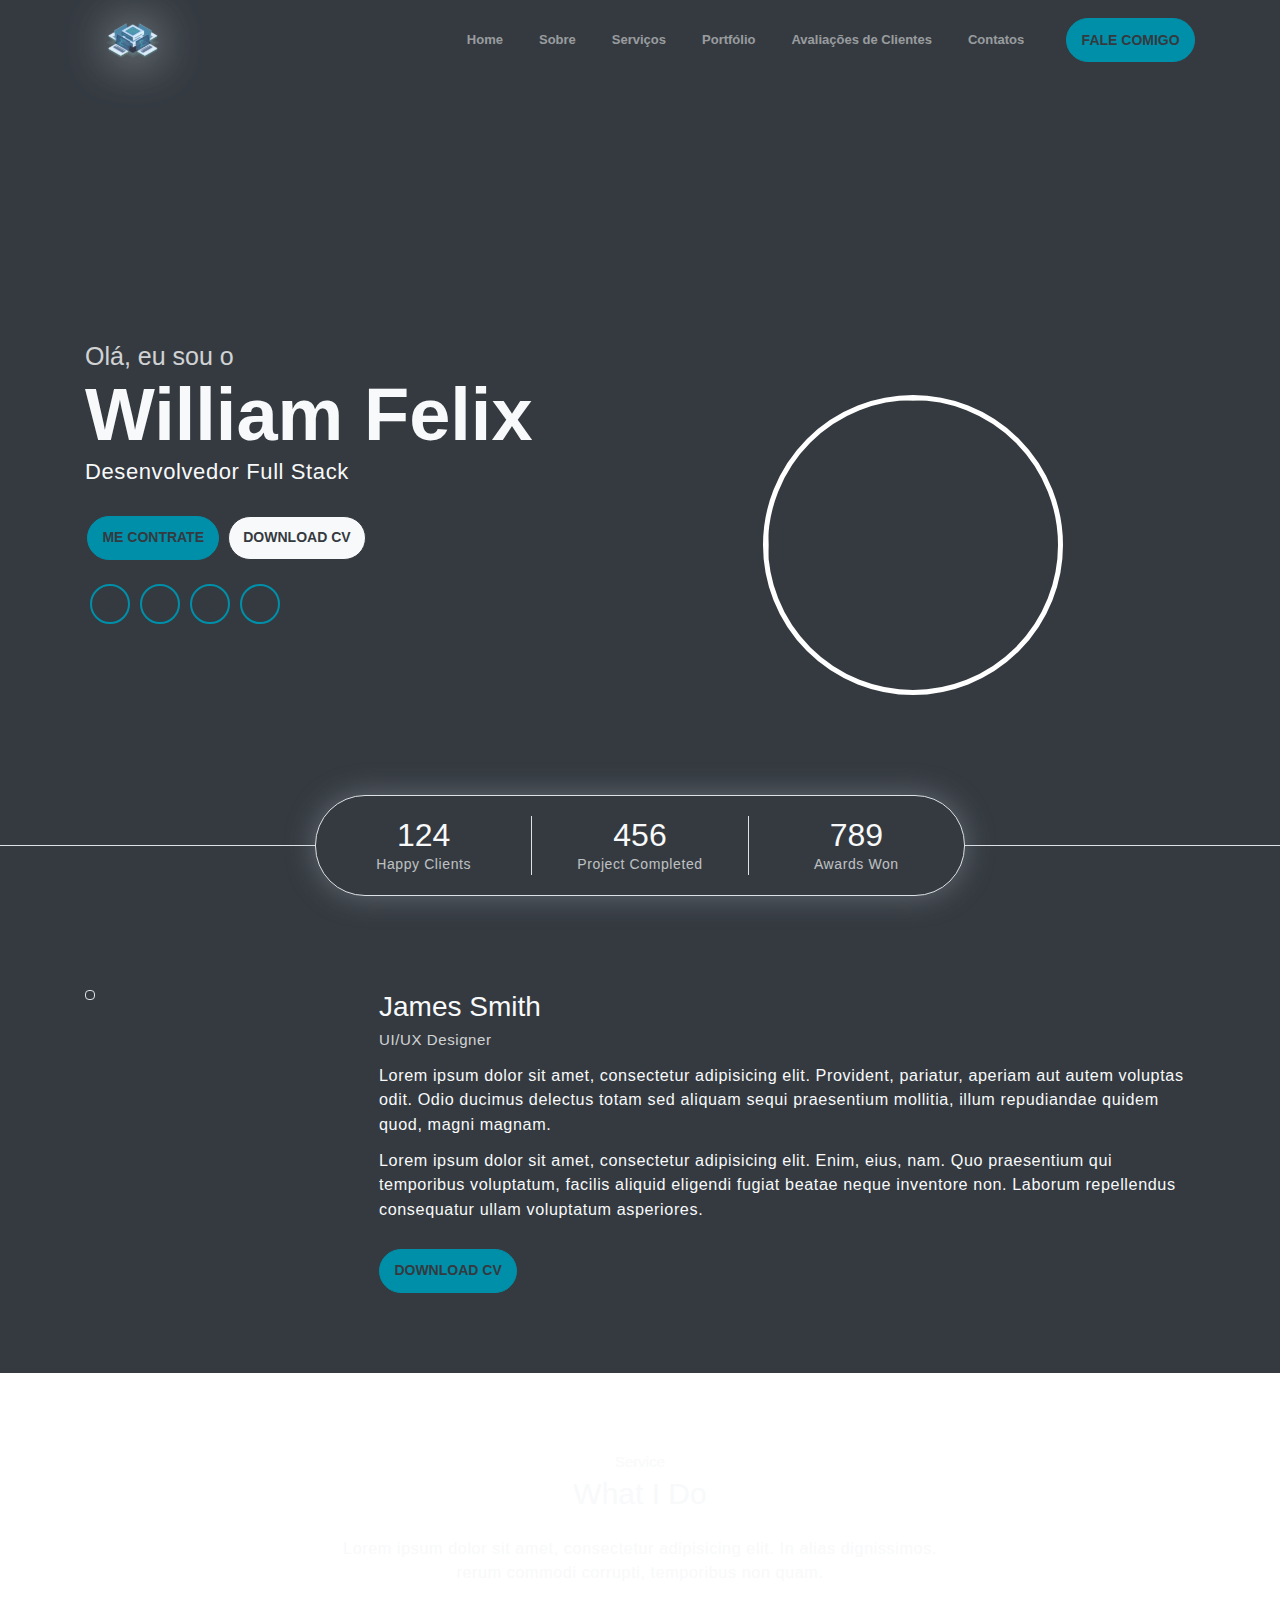
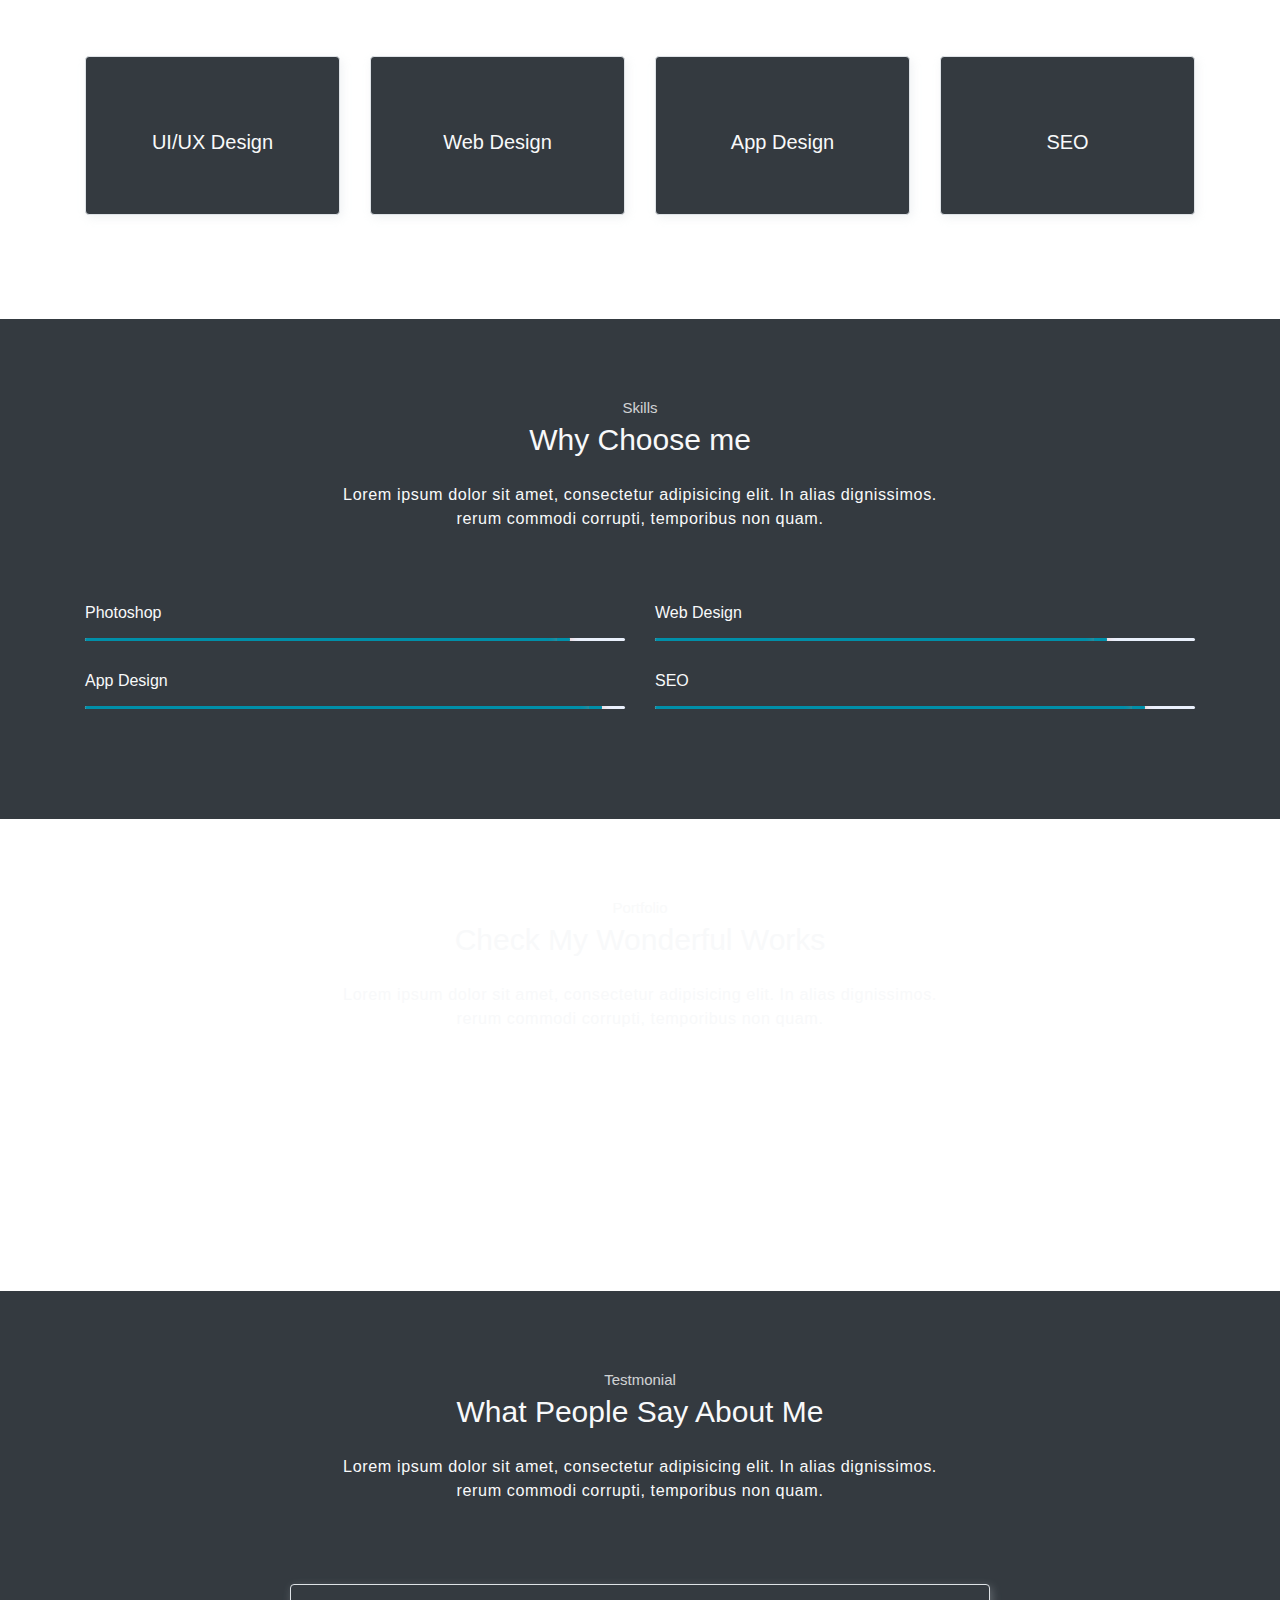
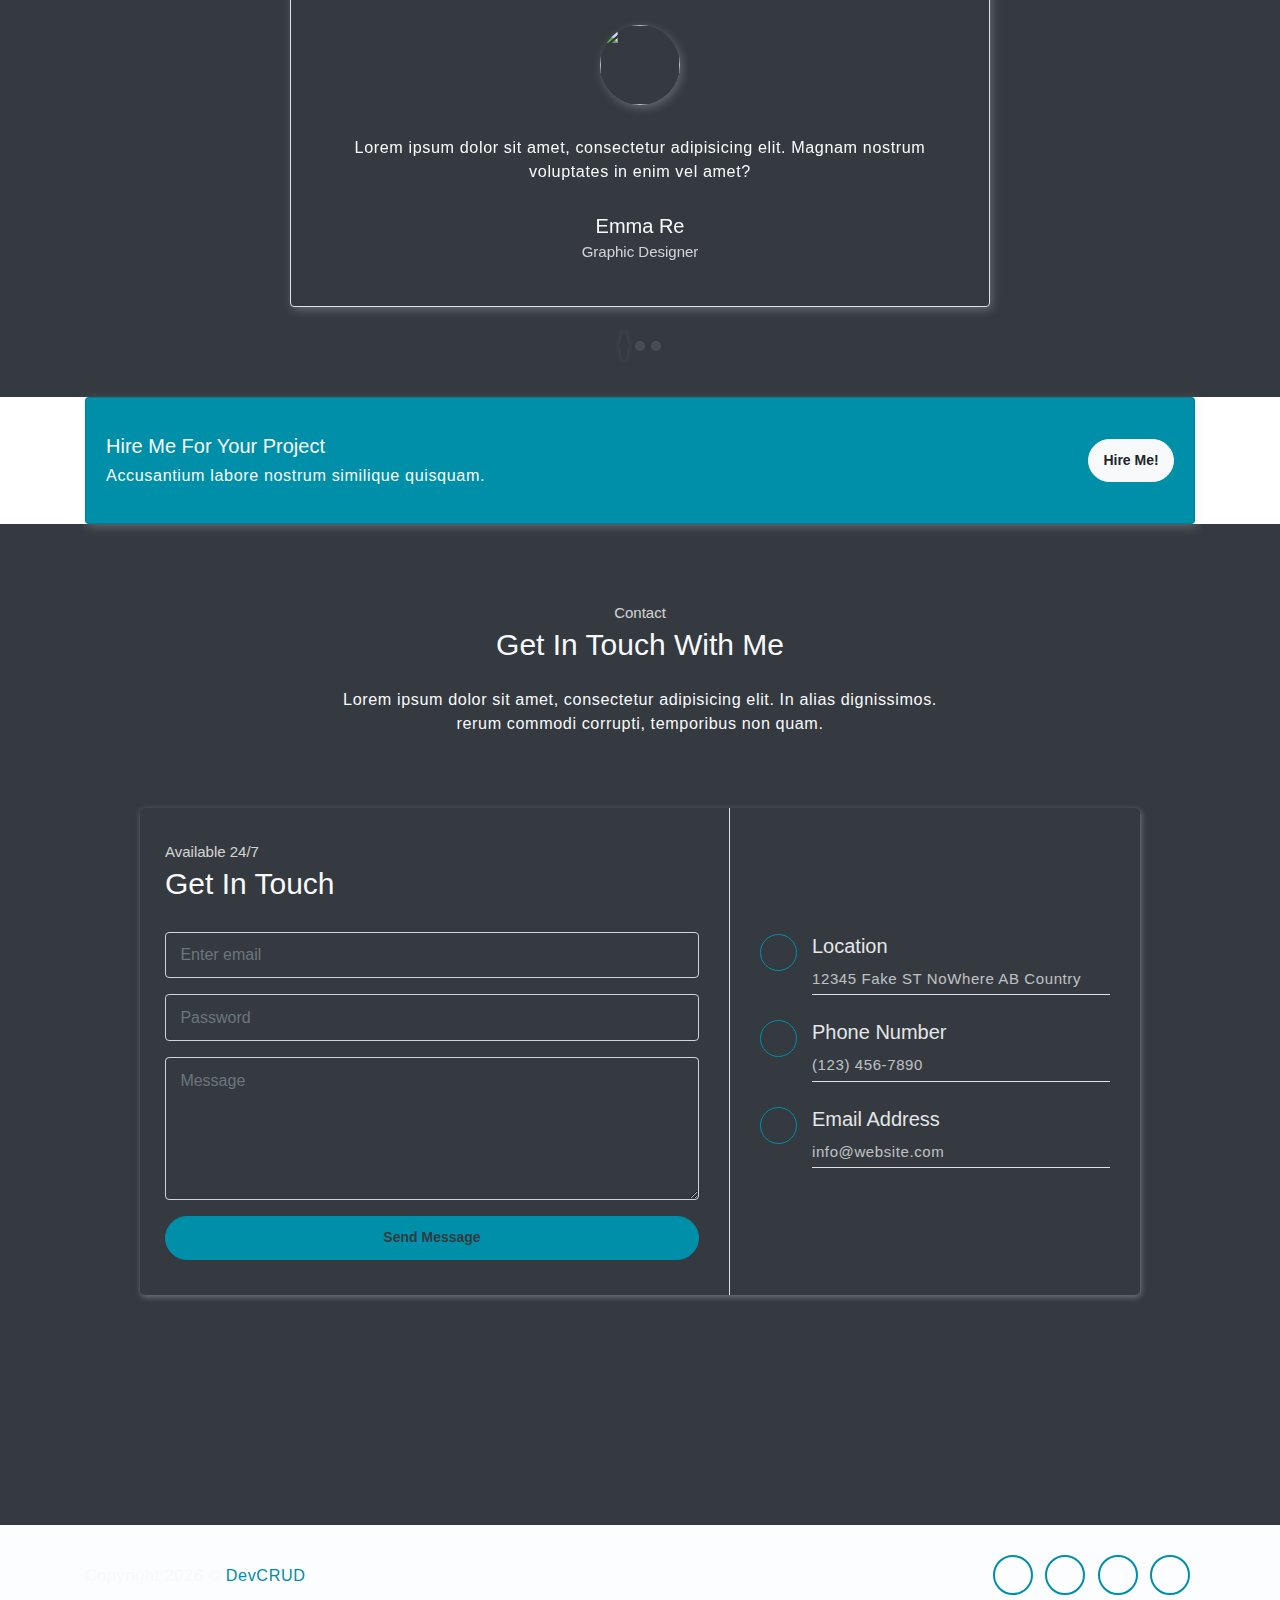
==== index.html @ 813318b1 "Finished navigation bar" ====
<!DOCTYPE html>
<html lang="pt-br">
<head>
	<meta charset="utf-8">
    <meta name="viewport" content="width=device-width, initial-scale=1, shrink-to-fit=no">
    <meta name="description" content="Portifolio do William Felix">
    <meta name="author" content="William Felix">
    <title>William Felix | Portifolio</title>
    <!-- font icons -->
    <link rel="stylesheet" href="assets/vendors/themify-icons/css/themify-icons.css">
    <!-- Bootstrap + Steller main styles -->
	<link rel="stylesheet" href="assets/css/steller.css">
</head>
<body data-spy="scroll" data-target=".navbar" data-offset="40" id="home">

    <!-- Page navigation -->
    <nav class="navbar navbar-expand-lg navbar-light fixed-top" data-spy="affix" data-offset-top="0">
        <div class="container">
            <a class="navbar-brand" href="#"><img src="assets/imgs/developers.svg" alt=""></a>
            <button class="navbar-toggler" type="button" data-toggle="collapse" data-target="#navbarSupportedContent" aria-controls="navbarSupportedContent" aria-expanded="false" aria-label="Toggle navigation">
                <span class="navbar-toggler-icon"></span>
            </button>

            <div class="collapse navbar-collapse" id="navbarSupportedContent">
                <ul class="navbar-nav ml-auto align-items-center">
                    <li class="nav-item">
                        <a class="nav-link" href="#home">Home</a>
                    </li>
                    <li class="nav-item">
                        <a class="nav-link" href="#about">Sobre</a>
                    </li>
                    <li class="nav-item">
                        <a class="nav-link" href="#service">Serviços</a>
                    </li>                   
                    <li class="nav-item">
                        <a class="nav-link" href="#portfolio">Portfólio</a>
                    </li>
                    <li class="nav-item">
                        <a class="nav-link" href="#testmonial">Avaliações de Clientes</a>
                    </li>
                    <li class="nav-item">
                        <a class="nav-link" href="#contact">Contatos</a>
                    </li>
                    <li class="nav-item">
                        <a class="- btn btn-primary rounded ml-4" href="#">FALE COMIGO</a>
                    </li>
                </ul>
            </div>
        </div>          
    </nav>
    <!-- End of page navibation -->

    <!-- Page Header -->
    <header class="header" id="home">
        <div class="container">
            <div class="infos">
                <h6 class="subtitle">Olá, eu sou o</h6>
                <h6 class="title">William Felix</h6>
                <p>Desenvolvedor Full Stack</p>

                <div class="buttons pt-3">
                    <button class="btn btn-primary rounded">ME CONTRATE</button>
                    <button class="btn btn-dark rounded">DOWNLOAD CV</button>
                </div>      

                <div class="socials mt-4">
                    <a class="social-item" href="javascript:void(0)"><i class="ti-facebook"></i></a>
                    <a class="social-item" href="javascript:void(0)"><i class="ti-google"></i></a>
                    <a class="social-item" href="javascript:void(0)"><i class="ti-github"></i></a>
                    <a class="social-item" href="javascript:void(0)"><i class="ti-twitter"></i></a>
                </div>
            </div>              
            <div class="img-holder">
                <img src="assets/imgs/eu.png" alt="">
            </div>      
        </div>  

        <!-- Header-widget -->
        <div class="widget">
            <div class="widget-item">
                <h2>124</h2>
                <p>Happy Clients</p>
            </div>
            <div class="widget-item">
                <h2>456</h2>
                <p>Project Completed</p>
            </div>
            <div class="widget-item">
                <h2>789</h2>
                <p>Awards Won</p>
            </div>
        </div>
    </header>
    <!-- End of Page Header -->
    
    <!-- About section -->
    <section id="about" class="section mt-3">
        <div class="container mt-5">
            <div class="row text-center text-md-left">
                <div class="col-md-3">
                    <img src="assets/imgs/eu-2.jpeg" alt="" class="img-thumbnail mb-4">
                </div>
                <div class="pl-md-4 col-md-9">
                    <h6 class="title">James Smith</h6>
                    <p class="subtitle">UI/UX Designer</p>
                    <p>Lorem ipsum dolor sit amet, consectetur adipisicing elit. Provident, pariatur, aperiam aut autem voluptas odit. Odio ducimus delectus totam sed aliquam sequi praesentium mollitia, illum repudiandae quidem quod, magni magnam.</p>
                    <p>Lorem ipsum dolor sit amet, consectetur adipisicing elit. Enim, eius, nam. Quo praesentium qui temporibus voluptatum, facilis aliquid eligendi fugiat beatae neque inventore non. Laborum repellendus consequatur ullam voluptatum asperiores.</p>
                    <button class="btn btn-primary rounded mt-3">DOWNLOAD CV</button>                   
                </div>
            </div>
        </div>
    </section>

    <!-- Service section -->
    <section id="service" class="section">
        <div class="container text-center">
            <h6 class="subtitle">Service</h6>
            <h6 class="section-title mb-4">What I Do</h6>
            <p class="mb-5 pb-4">Lorem ipsum dolor sit amet, consectetur adipisicing elit. In alias dignissimos. <br> rerum commodi corrupti, temporibus non quam.</p>

            <div class="row">
                <div class="col-sm-6 col-md-3 mb-4">
                    <div class="custom-card card border">
                        <div class="card-body">
                            <i class="icon ti-crown"></i>
                            <h5>UI/UX Design</h5>
                        </div>
                    </div>
                </div>
                <div class="col-sm-6 col-md-3 mb-4">
                    <div class="custom-card card border">
                        <div class="card-body">
                            <i class="icon ti-desktop"></i>
                            <h5>Web Design</h5>
                        </div>
                    </div>
                </div>
                <div class="col-sm-6 col-md-3 mb-4">
                    <div class="custom-card card border">
                        <div class="card-body">
                            <i class="icon ti-mobile"></i>
                            <h5>App Design</h5>
                        </div>
                    </div>
                </div>
                <div class="col-sm-6 col-md-3 mb-4">
                    <div class="custom-card card border">
                        <div class="card-body">
                            <i class="icon ti-bar-chart"></i>
                            <h5>SEO</h5>
                        </div>
                    </div>
                </div>
            </div>
        </div>
    </section>
    <!-- End of Sectoin -->

    <!-- Skills section -->
    <section class="section">
        <div class="container text-center">
            <h6 class="subtitle">Skills</h6>
            <h6 class="section-title mb-4">Why Choose me</h6>
            <p class="mb-5 pb-4">Lorem ipsum dolor sit amet, consectetur adipisicing elit. In alias dignissimos. <br> rerum commodi corrupti, temporibus non quam.</p>

            <div class="row text-left">
                <div class="col-sm-6">
                    <h6 class="mb-3">Photoshop</h6>
                    <div class="progress">
                        <div class="progress-bar bg-primary" role="progressbar" style="width: 89%;" aria-valuenow="25" aria-valuemin="0" aria-valuemax="100"><span>89%</span></div>
                    </div>
                </div>
                <div class="col-sm-6">
                    <h6 class="mb-3">Web Design</h6>
                    <div class="progress">
                        <div class="progress-bar bg-primary" role="progressbar" style="width: 83%;" aria-valuenow="25" aria-valuemin="0" aria-valuemax="100"><span>83%</span></div>
                    </div>
                </div>
                <div class="col-sm-6">
                    <h6 class="mb-3">App Design</h6>
                    <div class="progress">
                        <div class="progress-bar bg-primary" role="progressbar" style="width: 95%;" aria-valuenow="25" aria-valuemin="0" aria-valuemax="100"><span>95%</span></div>
                    </div>
                </div>
                <div class="col-sm-6">
                    <h6 class="mb-3">SEO</h6>
                    <div class="progress">
                        <div class="progress-bar bg-primary" role="progressbar" style="width: 90%;" aria-valuenow="25" aria-valuemin="0" aria-valuemax="100"><span>90%</span></div>
                    </div>
                </div>
            </div>  
        </div>
    </section>
    <!-- End of Skills sections -->

    <!-- Portfolio section -->
    <section id="portfolio" class="section">
        <div class="container text-center">
            <h6 class="subtitle">Portfolio</h6>
            <h6 class="section-title mb-4">Check My Wonderful Works</h6>
            <p class="mb-5 pb-4">Lorem ipsum dolor sit amet, consectetur adipisicing elit. In alias dignissimos. <br> rerum commodi corrupti, temporibus non quam.</p>

            <div class="row">
                <div class="col-sm-4">
                    <div class="img-wrapper">
                        <img src="assets/imgs/folio-1.jpg" alt="">
                        <div class="overlay">
                            <div class="overlay-infos">
                                <h5>Project Title</h5>
                                <a href="javascript:void(0)"><i class="ti-zoom-in"></i></a>
                                <a href="javascript:void(0)"><i class="ti-link"></i></a>
                            </div>  
                        </div>
                    </div>
                    <div class="img-wrapper">
                        <img src="assets/imgs/folio-2.jpg" alt="">
                        <div class="overlay">
                            <div class="overlay-infos">
                                <h5>Project Title</h5>
                                <a href="javascript:void(0)"><i class="ti-zoom-in"></i></a>
                                <a href="javascript:void(0)"><i class="ti-link"></i></a>
                            </div>                              
                        </div>
                    </div>                  
                </div>
                <div class="col-sm-4">
                    <div class="img-wrapper">
                        <img src="assets/imgs/folio-3.jpg" alt="">
                        <div class="overlay">
                            <div class="overlay-infos">
                                <h5>Project Title</h5>
                                <a href="javascript:void(0)"><i class="ti-zoom-in"></i></a>
                                <a href="javascript:void(0)"><i class="ti-link"></i></a>
                            </div>  
                        </div>
                    </div>
                    <div class="img-wrapper">
                        <img src="assets/imgs/folio-4.jpg" alt="">
                        <div class="overlay">
                            <div class="overlay-infos">
                                <h5>Project Title</h5>
                                <a href="javascript:void(0)"><i class="ti-zoom-in"></i></a>
                                <a href="javascript:void(0)"><i class="ti-link"></i></a>
                            </div>                              
                        </div>
                    </div>                  
                </div>
                <div class="col-sm-4">
                    <div class="img-wrapper">
                        <img src="assets/imgs/folio-5.jpg" alt="">
                        <div class="overlay">
                            <div class="overlay-infos">
                                <h5>Project Title</h5>
                                <a href="javascript:void(0)"><i class="ti-zoom-in"></i></a>
                                <a href="javascript:void(0)"><i class="ti-link"></i></a>
                            </div>  
                        </div>
                    </div>
                    <div class="img-wrapper">
                        <img src="assets/imgs/folio-6.jpg" alt="">
                        <div class="overlay">
                            <div class="overlay-infos">
                                <h5>Project Title</h5>
                                <a href="javascript:void(0)"><i class="ti-zoom-in"></i></a>
                                <a href="javascript:void(0)"><i class="ti-link"></i></a>
                            </div>                              
                        </div>
                    </div>                  
                </div>
            </div>

        </div>
    </section>
    <!-- End of portfolio section -->

    <!-- Testmonial Section -->
    <section id="testmonial" class="section">
        <div class="container text-center">
            <h6 class="subtitle">Testmonial</h6>
            <h6 class="section-title mb-4">What People Say About Me</h6>
            <p class="mb-5 pb-4">Lorem ipsum dolor sit amet, consectetur adipisicing elit. In alias dignissimos. <br> rerum commodi corrupti, temporibus non quam.</p>


            <div id="carouselExampleIndicators" class="carousel slide" data-ride="carousel">
                <ol class="carousel-indicators">
                    <li data-target="#carouselExampleIndicators" data-slide-to="0" class="active"></li>
                    <li data-target="#carouselExampleIndicators" data-slide-to="1"></li>
                    <li data-target="#carouselExampleIndicators" data-slide-to="2"></li>
                </ol>
                <div class="carousel-inner">
                    <div class="carousel-item active">
                        <div class="card testmonial-card border">
                            <div class="card-body">
                                <img src="assets/imgs/avatar-1.jpg" alt="">
                                <p>Lorem ipsum dolor sit amet, consectetur adipisicing elit. Magnam nostrum voluptates in enim vel amet?</p>
                                <h1 class="title">Emma Re</h1>
                                <h1 class="subtitle">Graphic Designer</h1>
                            </div>
                        </div>
                    </div>
                    <div class="carousel-item">
                        <div class="card testmonial-card border">
                            <div class="card-body">
                                <img src="assets/imgs/avatar-2.jpg" alt="">
                                <p>Lorem ipsum dolor sit amet, consectetur adipisicing elit. Magnam nostrum voluptates in enim vel amet?</p>
                                <h1 class="title">James Bert</h1>
                                <h1 class="subtitle">Web Designer</h1>
                            </div>
                        </div>
                    </div>
                    <div class="carousel-item">
                        <div class="card testmonial-card border">
                            <div class="card-body">
                                <img src="assets/imgs/avatar-3.jpg" alt="">
                                <p>Lorem ipsum dolor sit amet, consectetur adipisicing elit. Magnam nostrum voluptates in enim vel amet?</p>
                                <h1 class="title">Michael Abra</h1>
                                <h1 class="subtitle">Web Developer</h1>
                            </div>
                        </div>
                    </div>
                </div>
            </div>
        </div>
    </section>
    <!-- End of testmonial section --> 

    <!-- Hire me section -->
    <section class="bg-gray p-0 section">
        <div class="container">
            <div class="card bg-primary">
                <div class="card-body text-light">
                    <div class="row align-items-center">
                        <div class="col-sm-9 text-center text-sm-left">
                            <h5 class="mt-3">Hire Me For Your Project</h5>
                            <p class="mb-3">Accusantium labore nostrum similique quisquam.</p>
                        </div>
                        <div class="col-sm-3 text-center text-sm-right">
                            <button class="btn btn-light rounded">Hire Me!</button>
                        </div>
                    </div>
                </div> 
            </div>
        </div>
    </section>      
    <!-- End od Hire me section. -->

    <!-- Contact Section -->
    <section id="contact" class="position-relative section">
        <div class="container text-center">
            <h6 class="subtitle">Contact</h6>
            <h6 class="section-title mb-4">Get In Touch With Me</h6>
            <p class="mb-5 pb-4">Lorem ipsum dolor sit amet, consectetur adipisicing elit. In alias dignissimos. <br> rerum commodi corrupti, temporibus non quam.</p>

            <div class="contact text-left">
                <div class="form">
                    <h6 class="subtitle">Available 24/7</h6>
                    <h6 class="section-title mb-4">Get In Touch</h6>
                    <form>
                        <div class="form-group">
                            <input type="email" class="form-control" id="exampleInputEmail1" aria-describedby="emailHelp" placeholder="Enter email" required>
                        </div>
                        <div class="form-group">
                            <input type="password" class="form-control" id="exampleInputPassword1" placeholder="Password" required>
                        </div>
                        <div class="form-group">
                            <textarea name="contact-message" id="" cols="30" rows="5" class="form-control" placeholder="Message"></textarea>
                        </div>
                        <button type="submit" class="btn btn-primary btn-block rounded w-lg">Send Message</button>
                    </form>
                </div>
                <div class="contact-infos">
                    <div class="item">
                        <i class="ti-location-pin"></i>
                        <div class="">
                            <h5>Location</h5>
                            <p> 12345 Fake ST NoWhere AB Country</p>
                        </div>                          
                    </div>
                    <div class="item">
                        <i class="ti-mobile"></i>
                        <div>
                            <h5>Phone Number</h5>
                            <p>(123) 456-7890</p>
                        </div>                          
                    </div>
                    <div class="item">
                        <i class="ti-email"></i>
                        <div class="mb-0">
                            <h5>Email Address</h5>
                            <p>info@website.com</p>
                        </div>
                    </div>
                </div>                  
            </div>
        </div>  
        <div id="map">
            <iframe src="https://snazzymaps.com/embed/61257"></iframe>
        </div>      
    </section>
    <!-- End of Contact Section -->

    <!-- Page Footer -->
    <footer class="page-footer">
        <div class="container">
            <div class="row align-items-center">
                <div class="col-sm-6">
                    <p>Copyright <script>document.write(new Date().getFullYear())</script> &copy; <a href="http://www.devcrud.com" target="_blank">DevCRUD</a></p>
                </div>
                <div class="col-sm-6">
                    <div class="socials">
                        <a class="social-item" href="javascript:void(0)"><i class="ti-facebook"></i></a>
                        <a class="social-item" href="javascript:void(0)"><i class="ti-google"></i></a>
                        <a class="social-item" href="javascript:void(0)"><i class="ti-github"></i></a>
                        <a class="social-item" href="javascript:void(0)"><i class="ti-twitter"></i></a>
                    </div>
                </div>
            </div>
        </div>
    </footer> 
    <!-- End of page footer -->
	
	<!-- core  -->
    <script src="assets/vendors/jquery/jquery-3.4.1.js"></script>
    <script src="assets/vendors/bootstrap/bootstrap.bundle.js"></script>
    <!-- bootstrap 3 affix -->
	<script src="assets/vendors/bootstrap/bootstrap.affix.js"></script>

    <!-- steller js -->
    <script src="assets/js/steller.js"></script>

</body>
</html>
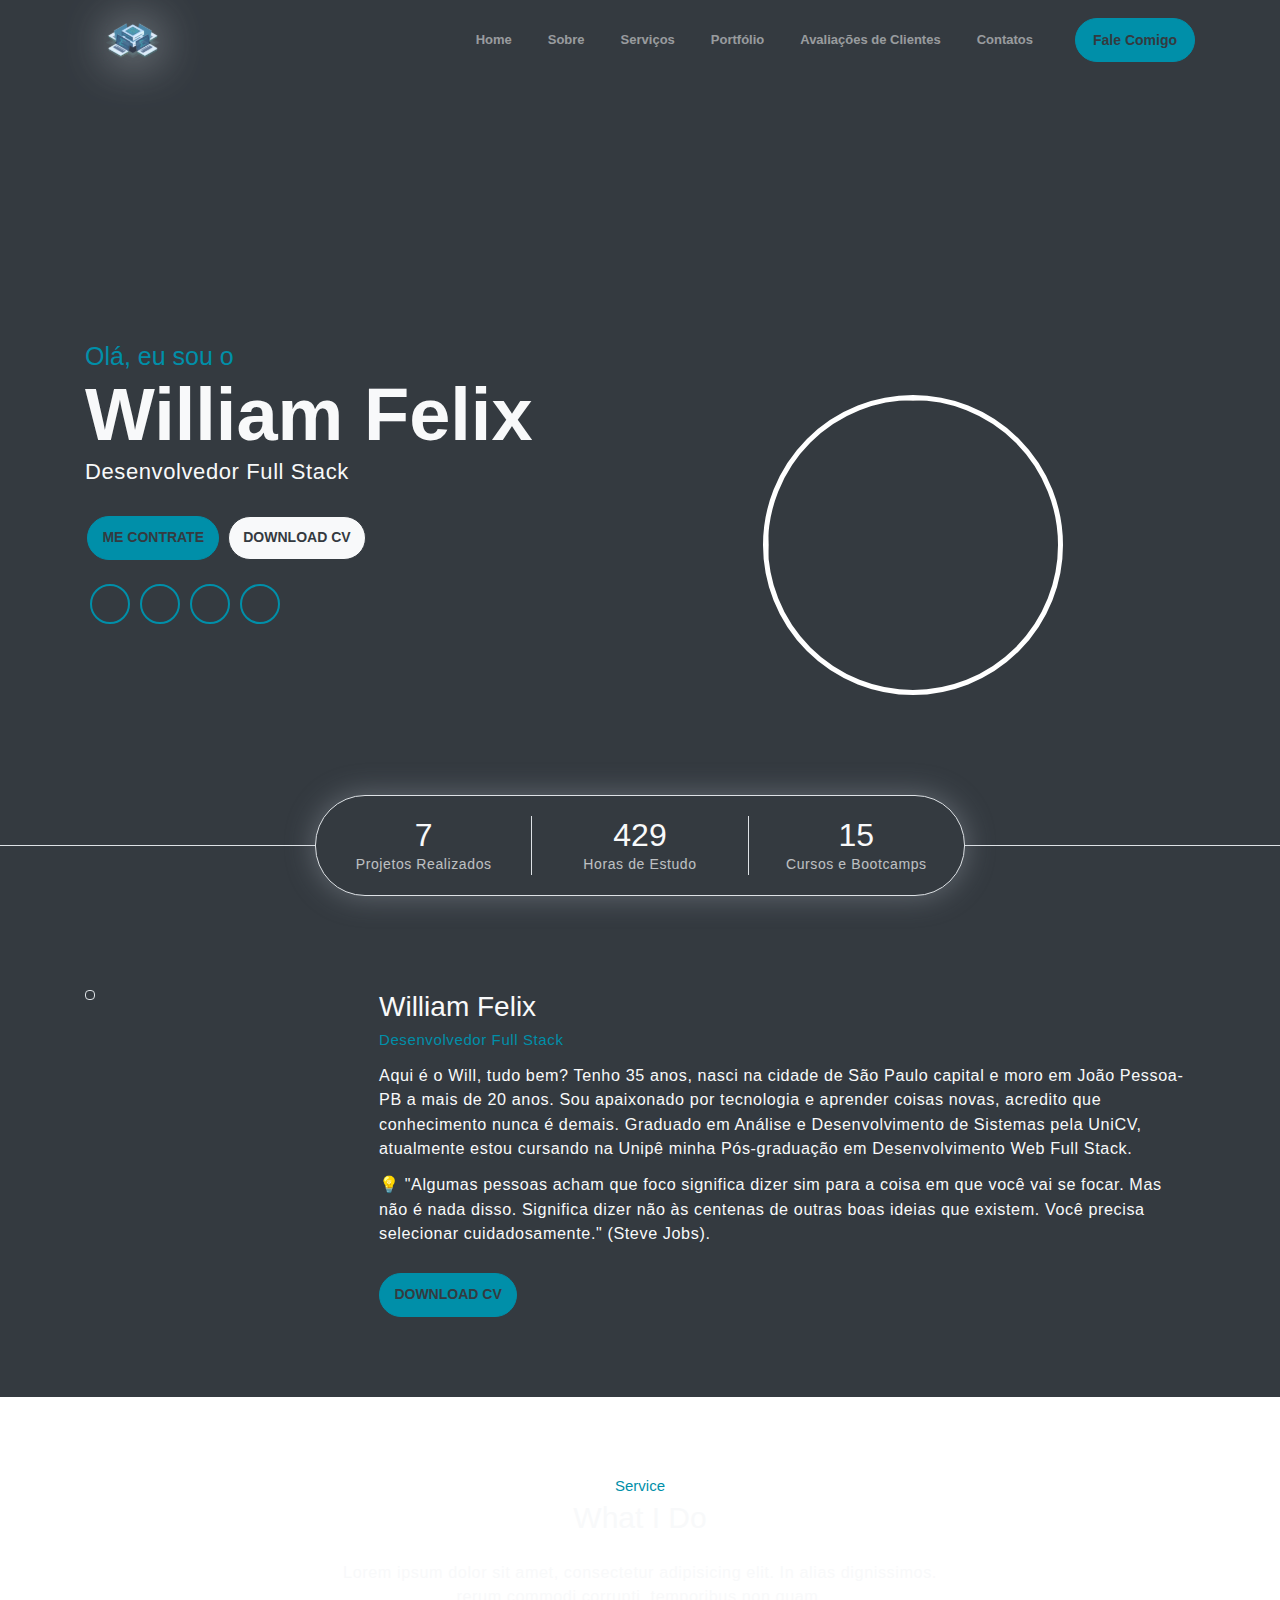
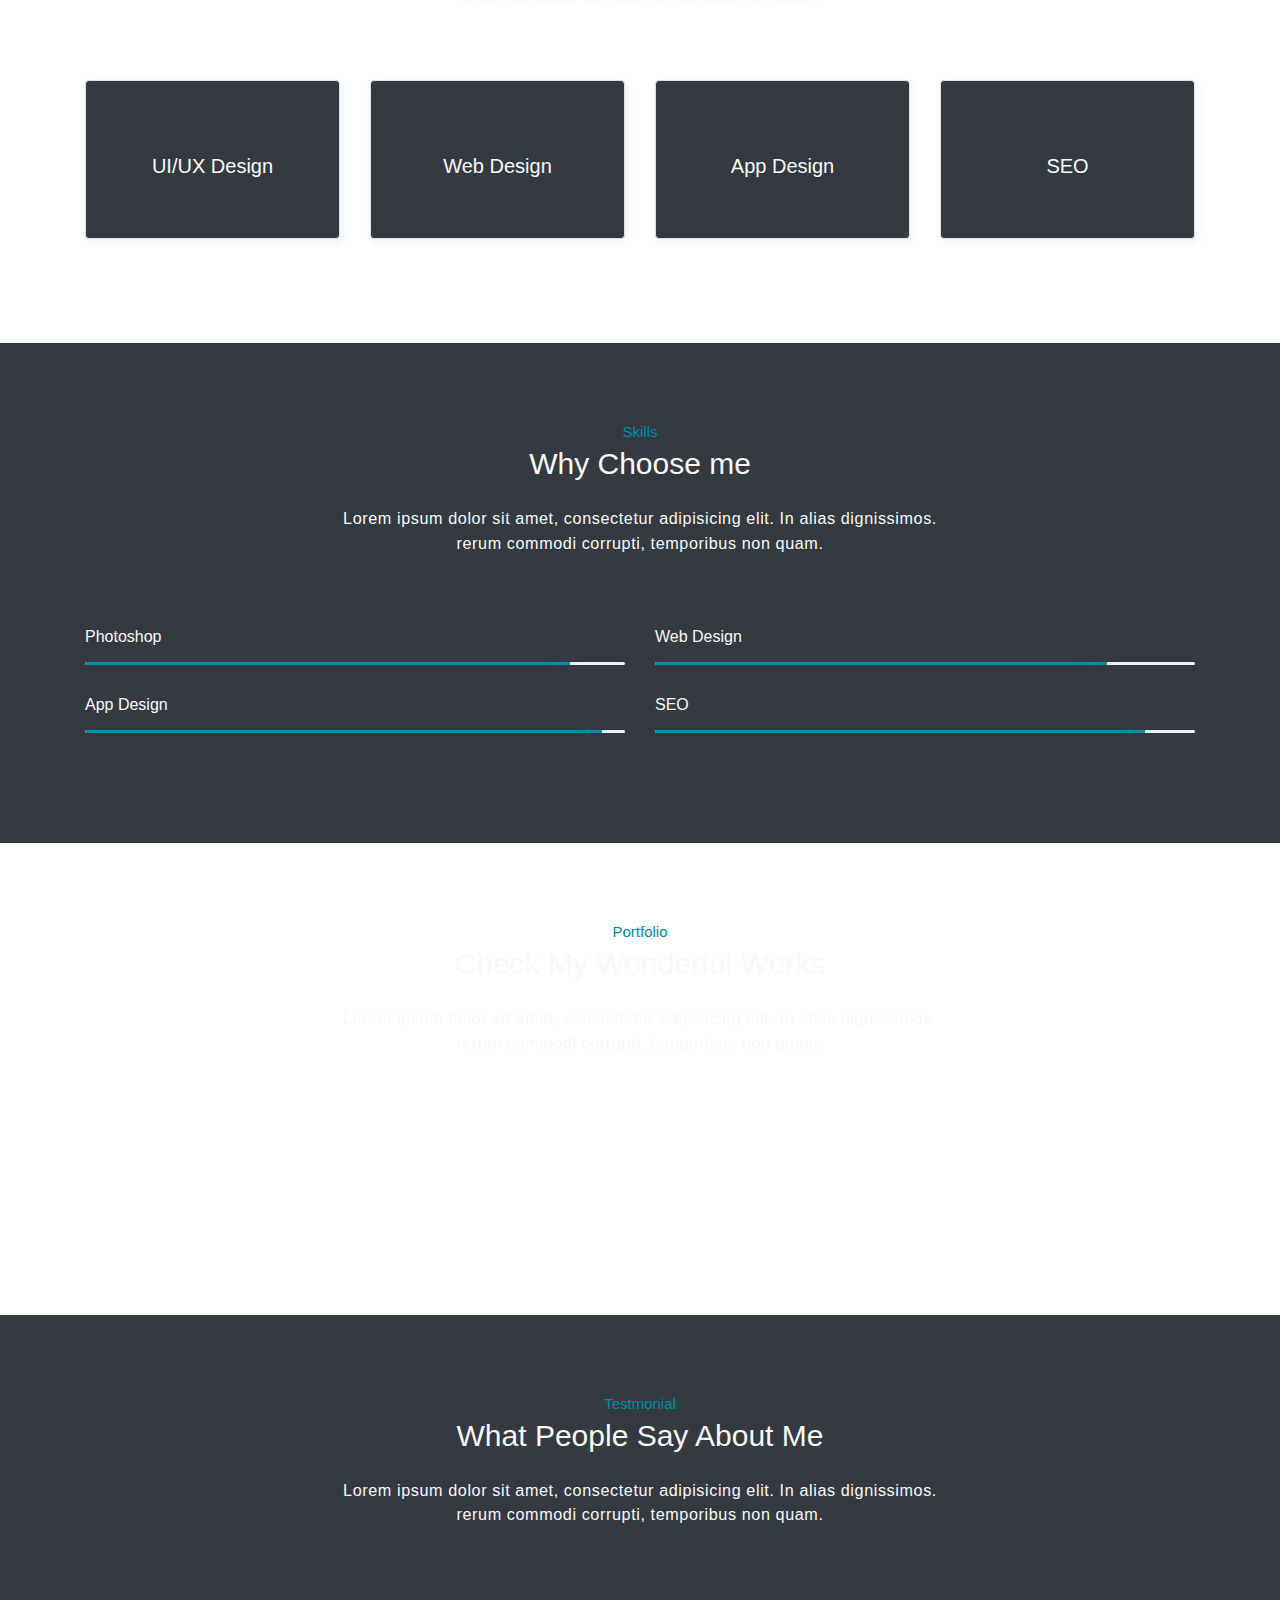
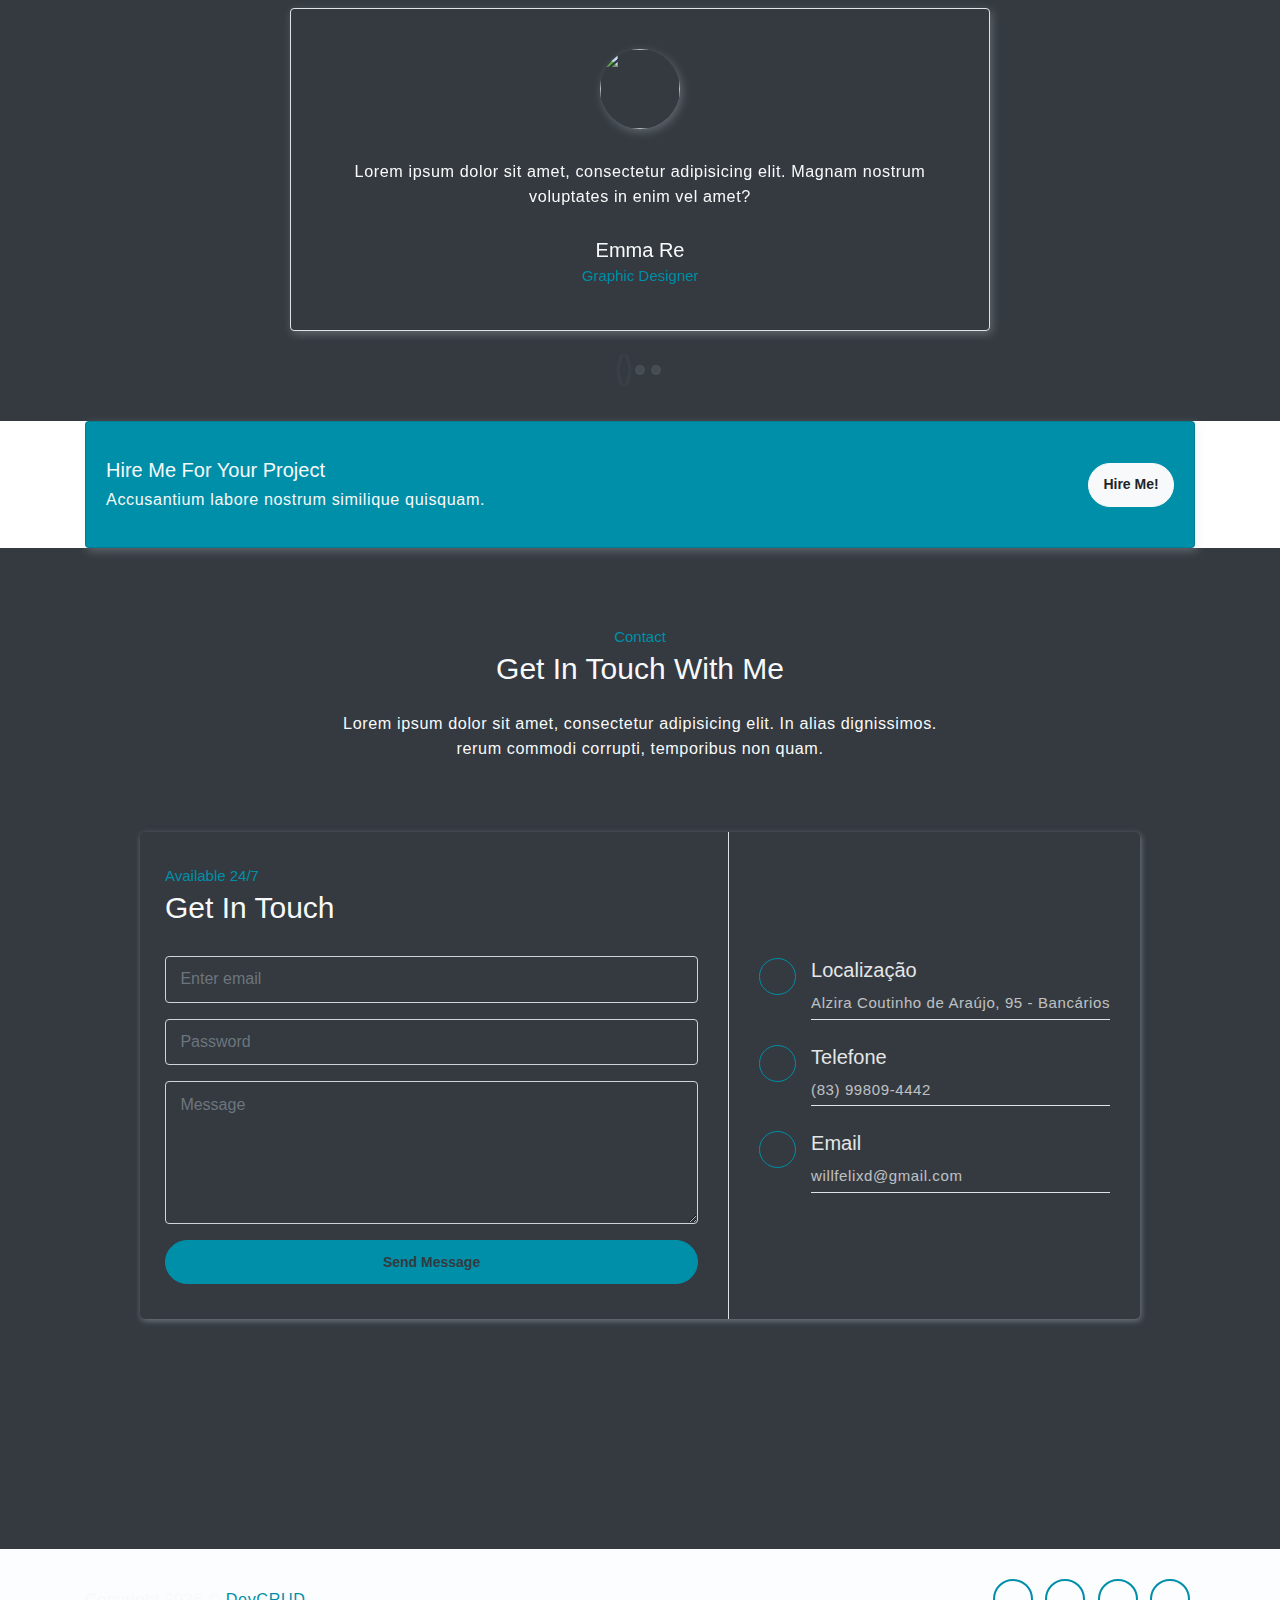
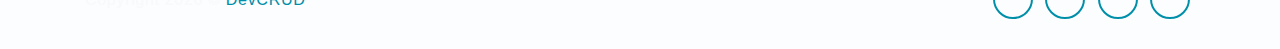
==== commit 59dd82ff: "General adjustments to texts and contacts" ====
--- a/index.html
+++ b/index.html
@@ -42,7 +42,7 @@
                         <a class="nav-link" href="#contact">Contatos</a>
                     </li>
                     <li class="nav-item">
-                        <a class="- btn btn-primary rounded ml-4" href="#">FALE COMIGO</a>
+                        <a class="- btn btn-primary rounded ml-4" href="https://wa.me/5583998094442?text=Oi%2C+peguei+seu+contato+no+site+de+portf%C3%B3lio.+Pode+me+ajudar%3F" target="_blank">Fale Comigo</a>
                     </li>
                 </ul>
             </div>
@@ -59,15 +59,15 @@
                 <p>Desenvolvedor Full Stack</p>
 
                 <div class="buttons pt-3">
-                    <button class="btn btn-primary rounded">ME CONTRATE</button>
-                    <button class="btn btn-dark rounded">DOWNLOAD CV</button>
+                    <a class="btn btn-primary rounded" href="https://wa.me/5583998094442?text=Oi%2C+peguei+seu+contato+no+site+de+portf%C3%B3lio.+Pode+me+ajudar%3F" target="_blank">ME CONTRATE</a>
+                    <a class="btn btn-dark rounded" href="assets/Currículo - William Felix.pdf" target="_blank">DOWNLOAD CV</a>
                 </div>      
 
                 <div class="socials mt-4">
-                    <a class="social-item" href="javascript:void(0)"><i class="ti-facebook"></i></a>
-                    <a class="social-item" href="javascript:void(0)"><i class="ti-google"></i></a>
-                    <a class="social-item" href="javascript:void(0)"><i class="ti-github"></i></a>
-                    <a class="social-item" href="javascript:void(0)"><i class="ti-twitter"></i></a>
+                    <a class="social-item" href="https://www.facebook.com/profile.php?id=100007890798673" target="_blank"><i class="ti-facebook"></i></a>
+                    <a class="social-item" href="https://linkedin.com/in/william-felix-souza" target="_blank"><i class="ti-google"></i></a>
+                    <a class="social-item" href="https://github.com/willfelixd" target="_blank"><i class="ti-github"></i></a>
+                    <a class="social-item" href="https://www.instagram.com/willfelixd/" target="_blank"><i class="ti-twitter"></i></a>
                 </div>
             </div>              
             <div class="img-holder">
@@ -78,16 +78,16 @@
         <!-- Header-widget -->
         <div class="widget">
             <div class="widget-item">
-                <h2>124</h2>
-                <p>Happy Clients</p>
+                <h2>7</h2>
+                <p>Projetos Realizados</p>
             </div>
             <div class="widget-item">
-                <h2>456</h2>
-                <p>Project Completed</p>
+                <h2>429</h2>
+                <p>Horas de Estudo</p>
             </div>
             <div class="widget-item">
-                <h2>789</h2>
-                <p>Awards Won</p>
+                <h2>15</h2>
+                <p>Cursos e Bootcamps</p>
             </div>
         </div>
     </header>
@@ -101,11 +101,11 @@
                     <img src="assets/imgs/eu-2.jpeg" alt="" class="img-thumbnail mb-4">
                 </div>
                 <div class="pl-md-4 col-md-9">
-                    <h6 class="title">James Smith</h6>
-                    <p class="subtitle">UI/UX Designer</p>
-                    <p>Lorem ipsum dolor sit amet, consectetur adipisicing elit. Provident, pariatur, aperiam aut autem voluptas odit. Odio ducimus delectus totam sed aliquam sequi praesentium mollitia, illum repudiandae quidem quod, magni magnam.</p>
-                    <p>Lorem ipsum dolor sit amet, consectetur adipisicing elit. Enim, eius, nam. Quo praesentium qui temporibus voluptatum, facilis aliquid eligendi fugiat beatae neque inventore non. Laborum repellendus consequatur ullam voluptatum asperiores.</p>
-                    <button class="btn btn-primary rounded mt-3">DOWNLOAD CV</button>                   
+                    <h6 class="title">William Felix</h6>
+                    <p class="subtitle">Desenvolvedor Full Stack</p>
+                    <p>Aqui é o Will, tudo bem? Tenho 35 anos, nasci na cidade de São Paulo capital e moro em João Pessoa-PB a mais de 20 anos. Sou apaixonado por tecnologia e aprender coisas novas, acredito que conhecimento nunca é demais. Graduado em Análise e Desenvolvimento de Sistemas pela UniCV, atualmente estou cursando na Unipê minha Pós-graduação em Desenvolvimento Web Full Stack.</p>
+                    <p>💡 "Algumas pessoas acham que foco significa dizer sim para a coisa em que você vai se focar. Mas não é nada disso. Significa dizer não às centenas de outras boas ideias que existem. Você precisa selecionar cuidadosamente." (Steve Jobs).</p>
+                    <a class="btn btn-primary rounded mt-3" href="assets/Currículo - William Felix.pdf" target="_blank">DOWNLOAD CV</a>                   
                 </div>
             </div>
         </div>
@@ -372,22 +372,22 @@
                     <div class="item">
                         <i class="ti-location-pin"></i>
                         <div class="">
-                            <h5>Location</h5>
-                            <p> 12345 Fake ST NoWhere AB Country</p>
+                            <h5>Localização</h5>
+                            <p> Alzira Coutinho de Araújo, 95 - Bancários</p>
                         </div>                          
                     </div>
                     <div class="item">
                         <i class="ti-mobile"></i>
                         <div>
-                            <h5>Phone Number</h5>
-                            <p>(123) 456-7890</p>
+                            <h5>Telefone</h5>
+                            <p>(83) 99809-4442</p>
                         </div>                          
                     </div>
                     <div class="item">
                         <i class="ti-email"></i>
                         <div class="mb-0">
-                            <h5>Email Address</h5>
-                            <p>info@website.com</p>
+                            <h5>Email</h5>
+                            <p>willfelixd@gmail.com</p>
                         </div>
                     </div>
                 </div>                  
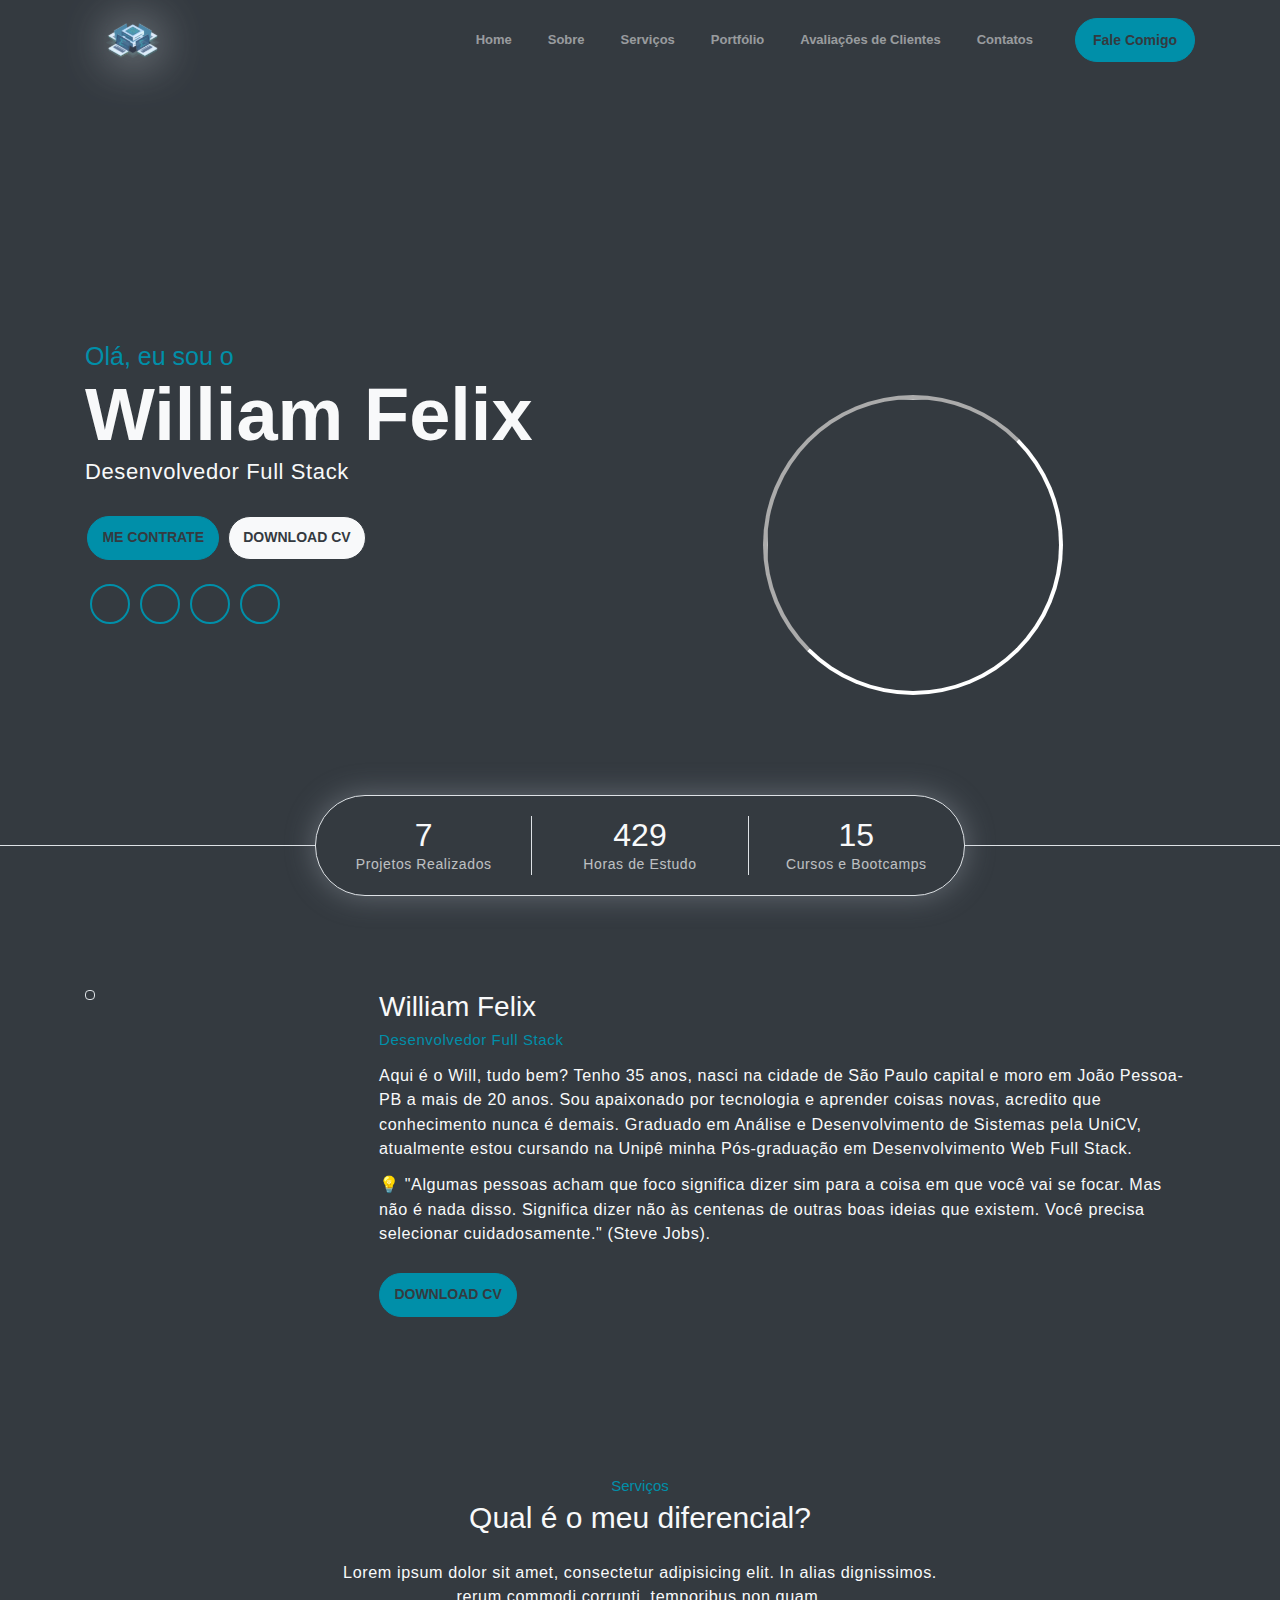
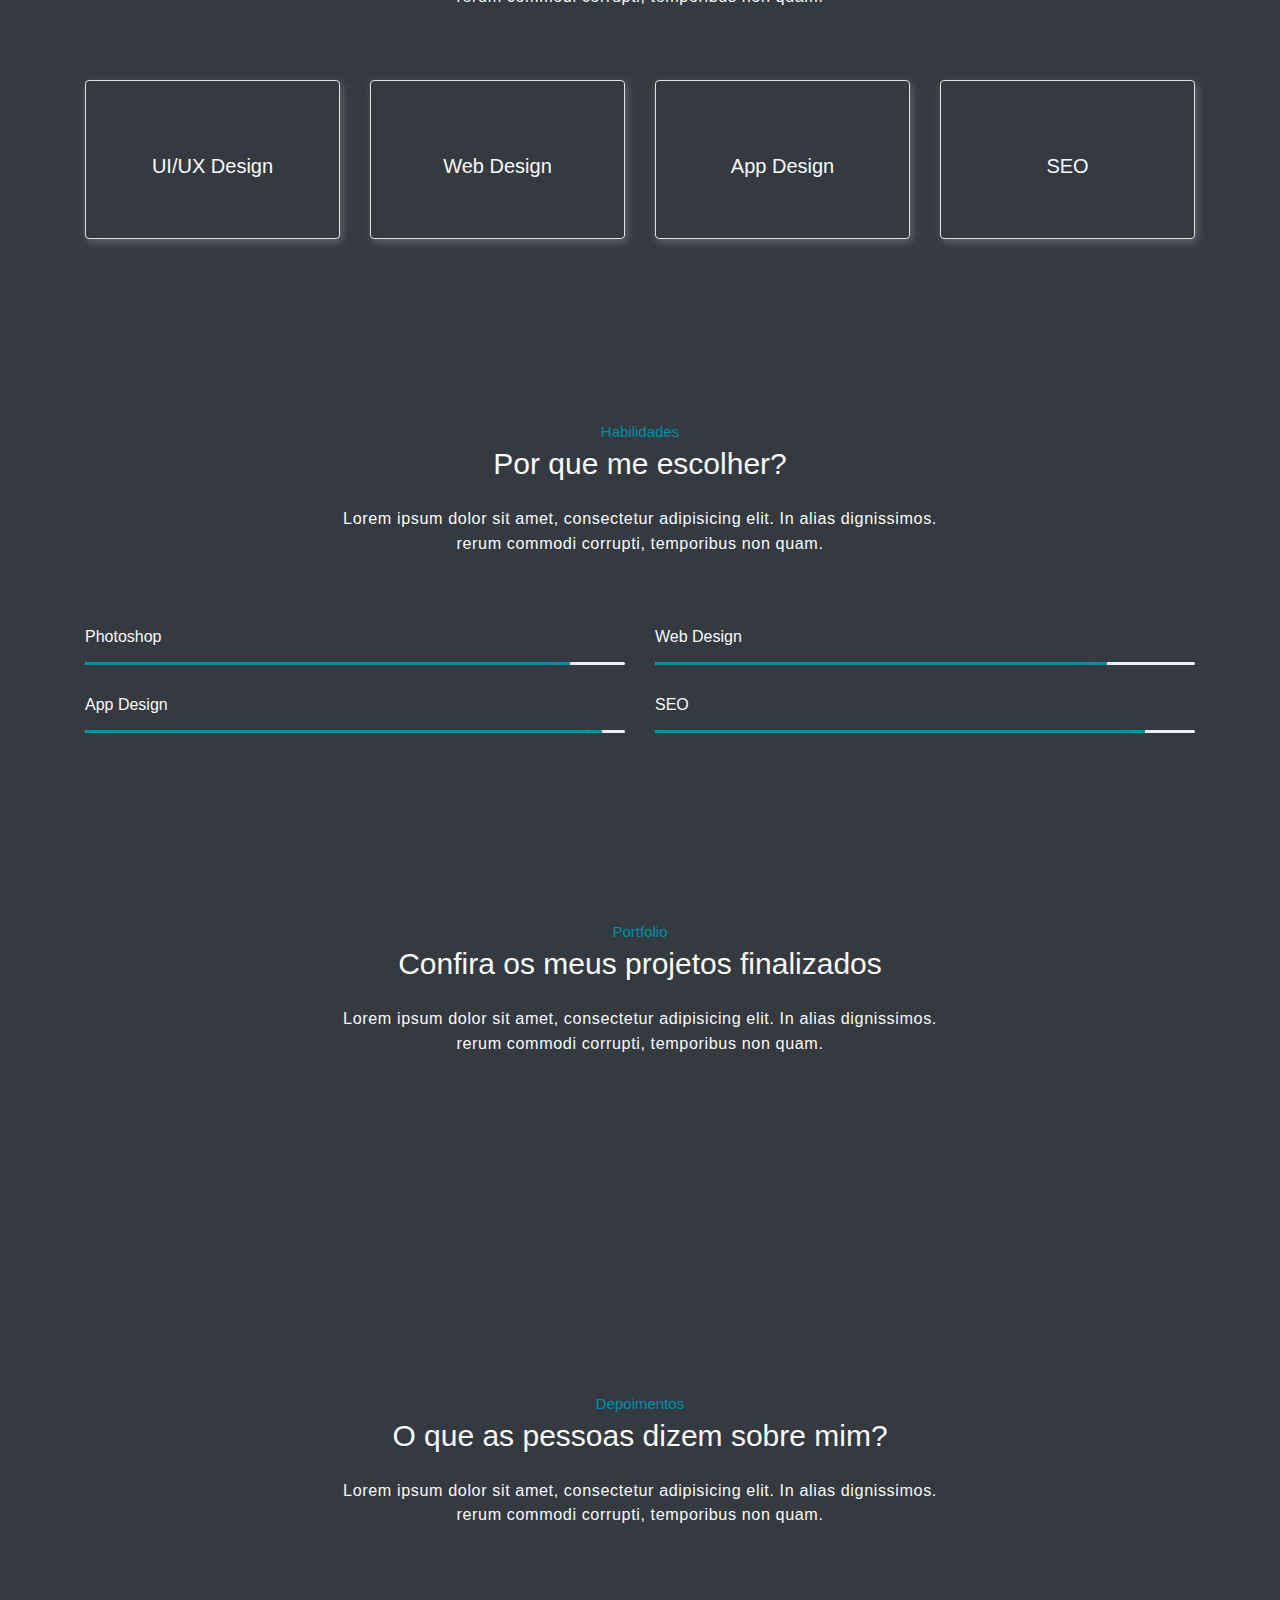
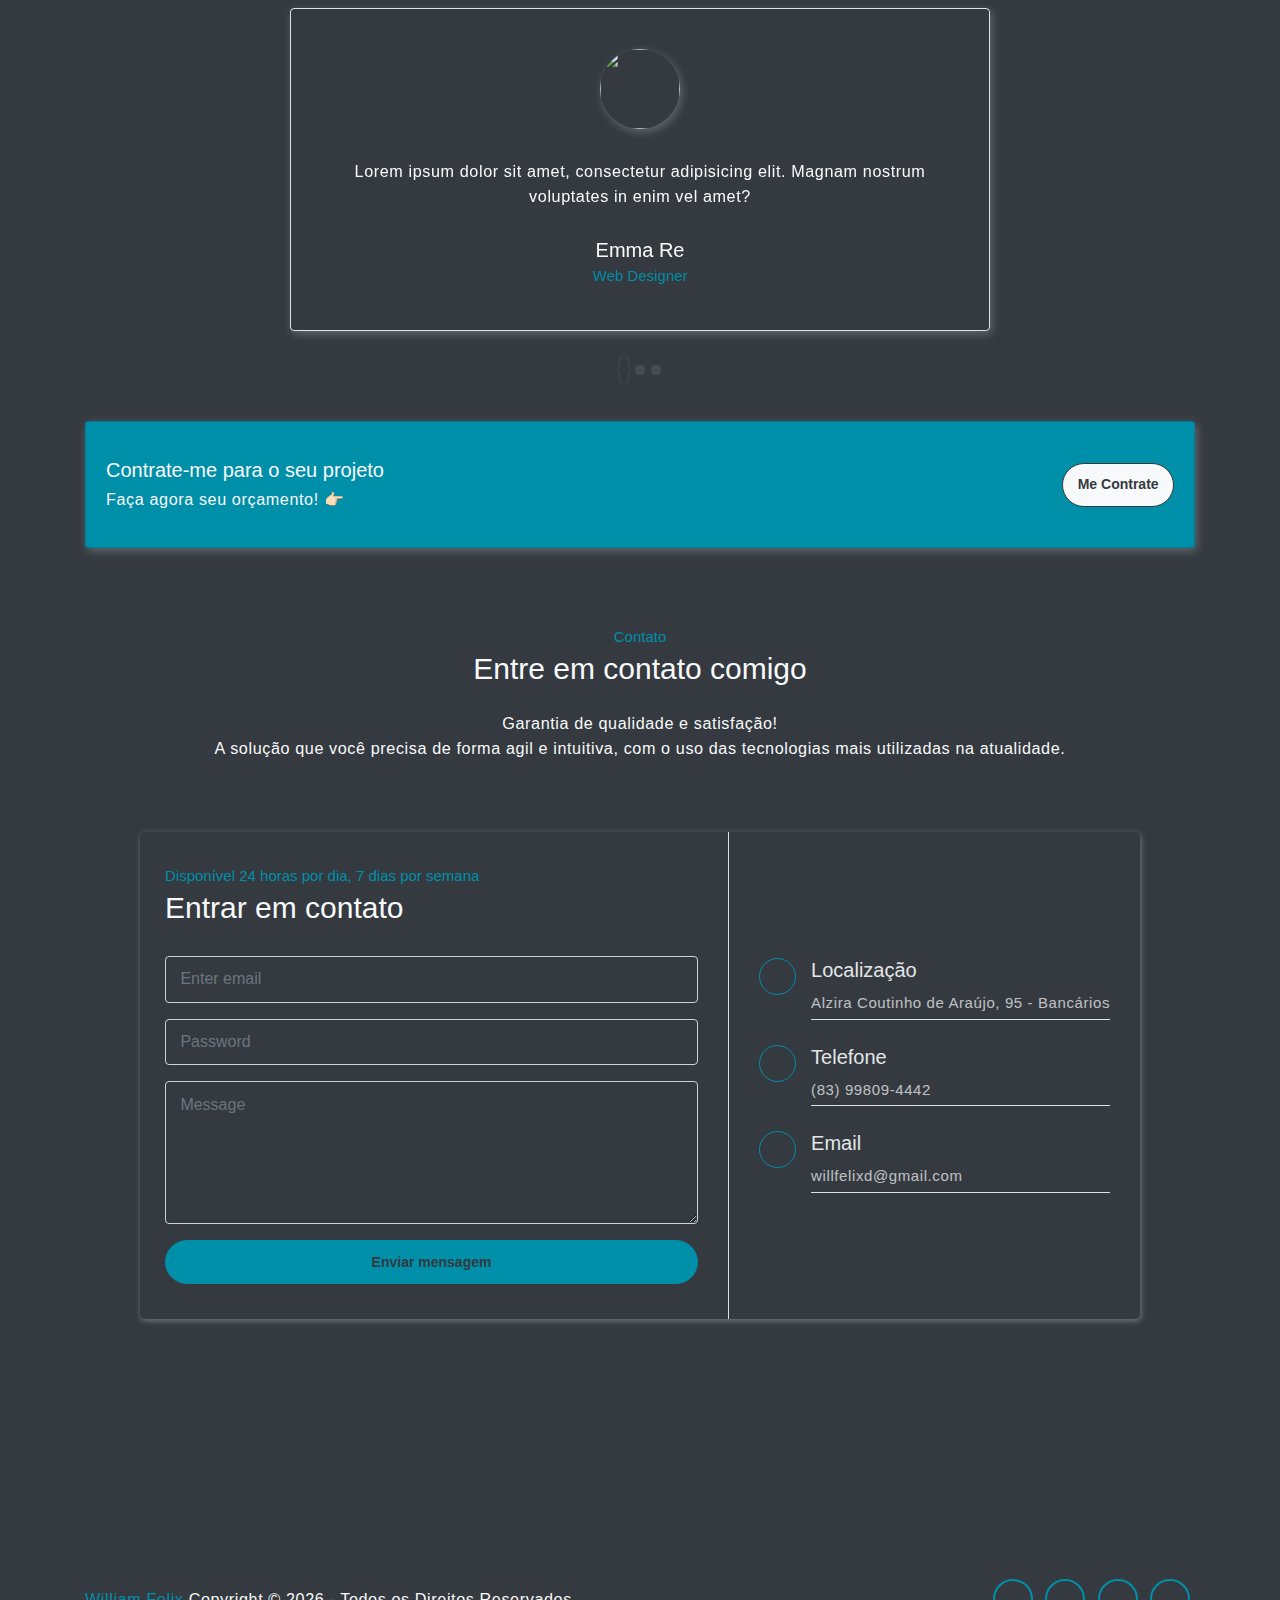
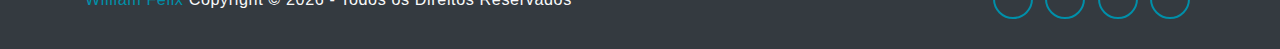
==== commit d816bcf4: "Footer, general background-color and translations" ====
--- a/index.html
+++ b/index.html
@@ -65,9 +65,9 @@
 
                 <div class="socials mt-4">
                     <a class="social-item" href="https://www.facebook.com/profile.php?id=100007890798673" target="_blank"><i class="ti-facebook"></i></a>
-                    <a class="social-item" href="https://linkedin.com/in/william-felix-souza" target="_blank"><i class="ti-google"></i></a>
+                    <a class="social-item" href="https://linkedin.com/in/william-felix-souza" target="_blank"><i class="ti-link"></i></a>
                     <a class="social-item" href="https://github.com/willfelixd" target="_blank"><i class="ti-github"></i></a>
-                    <a class="social-item" href="https://www.instagram.com/willfelixd/" target="_blank"><i class="ti-twitter"></i></a>
+                    <a class="social-item" href="https://www.instagram.com/willfelixd/" target="_blank"><i class="ti-mobile"></i></a>
                 </div>
             </div>              
             <div class="img-holder">
@@ -114,8 +114,8 @@
     <!-- Service section -->
     <section id="service" class="section">
         <div class="container text-center">
-            <h6 class="subtitle">Service</h6>
-            <h6 class="section-title mb-4">What I Do</h6>
+            <h6 class="subtitle">Serviços</h6>
+            <h6 class="section-title mb-4">Qual é o meu diferencial?</h6>
             <p class="mb-5 pb-4">Lorem ipsum dolor sit amet, consectetur adipisicing elit. In alias dignissimos. <br> rerum commodi corrupti, temporibus non quam.</p>
 
             <div class="row">
@@ -159,8 +159,8 @@
     <!-- Skills section -->
     <section class="section">
         <div class="container text-center">
-            <h6 class="subtitle">Skills</h6>
-            <h6 class="section-title mb-4">Why Choose me</h6>
+            <h6 class="subtitle">Habilidades</h6>
+            <h6 class="section-title mb-4">Por que me escolher?</h6>
             <p class="mb-5 pb-4">Lorem ipsum dolor sit amet, consectetur adipisicing elit. In alias dignissimos. <br> rerum commodi corrupti, temporibus non quam.</p>
 
             <div class="row text-left">
@@ -197,7 +197,7 @@
     <section id="portfolio" class="section">
         <div class="container text-center">
             <h6 class="subtitle">Portfolio</h6>
-            <h6 class="section-title mb-4">Check My Wonderful Works</h6>
+            <h6 class="section-title mb-4">Confira os meus projetos finalizados</h6>
             <p class="mb-5 pb-4">Lorem ipsum dolor sit amet, consectetur adipisicing elit. In alias dignissimos. <br> rerum commodi corrupti, temporibus non quam.</p>
 
             <div class="row">
@@ -206,7 +206,7 @@
                         <img src="assets/imgs/folio-1.jpg" alt="">
                         <div class="overlay">
                             <div class="overlay-infos">
-                                <h5>Project Title</h5>
+                                <h5>Título do projeto</h5>
                                 <a href="javascript:void(0)"><i class="ti-zoom-in"></i></a>
                                 <a href="javascript:void(0)"><i class="ti-link"></i></a>
                             </div>  
@@ -216,7 +216,7 @@
                         <img src="assets/imgs/folio-2.jpg" alt="">
                         <div class="overlay">
                             <div class="overlay-infos">
-                                <h5>Project Title</h5>
+                                <h5>Título do projeto</h5>
                                 <a href="javascript:void(0)"><i class="ti-zoom-in"></i></a>
                                 <a href="javascript:void(0)"><i class="ti-link"></i></a>
                             </div>                              
@@ -228,7 +228,7 @@
                         <img src="assets/imgs/folio-3.jpg" alt="">
                         <div class="overlay">
                             <div class="overlay-infos">
-                                <h5>Project Title</h5>
+                                <h5>Título do projeto</h5>
                                 <a href="javascript:void(0)"><i class="ti-zoom-in"></i></a>
                                 <a href="javascript:void(0)"><i class="ti-link"></i></a>
                             </div>  
@@ -238,7 +238,7 @@
                         <img src="assets/imgs/folio-4.jpg" alt="">
                         <div class="overlay">
                             <div class="overlay-infos">
-                                <h5>Project Title</h5>
+                                <h5>Título do projeto</h5>
                                 <a href="javascript:void(0)"><i class="ti-zoom-in"></i></a>
                                 <a href="javascript:void(0)"><i class="ti-link"></i></a>
                             </div>                              
@@ -250,7 +250,7 @@
                         <img src="assets/imgs/folio-5.jpg" alt="">
                         <div class="overlay">
                             <div class="overlay-infos">
-                                <h5>Project Title</h5>
+                                <h5>Título do projeto</h5>
                                 <a href="javascript:void(0)"><i class="ti-zoom-in"></i></a>
                                 <a href="javascript:void(0)"><i class="ti-link"></i></a>
                             </div>  
@@ -260,7 +260,7 @@
                         <img src="assets/imgs/folio-6.jpg" alt="">
                         <div class="overlay">
                             <div class="overlay-infos">
-                                <h5>Project Title</h5>
+                                <h5>Título do projeto</h5>
                                 <a href="javascript:void(0)"><i class="ti-zoom-in"></i></a>
                                 <a href="javascript:void(0)"><i class="ti-link"></i></a>
                             </div>                              
@@ -276,8 +276,8 @@
     <!-- Testmonial Section -->
     <section id="testmonial" class="section">
         <div class="container text-center">
-            <h6 class="subtitle">Testmonial</h6>
-            <h6 class="section-title mb-4">What People Say About Me</h6>
+            <h6 class="subtitle">Depoimentos</h6>
+            <h6 class="section-title mb-4">O que as pessoas dizem sobre mim?</h6>
             <p class="mb-5 pb-4">Lorem ipsum dolor sit amet, consectetur adipisicing elit. In alias dignissimos. <br> rerum commodi corrupti, temporibus non quam.</p>
 
 
@@ -294,7 +294,7 @@
                                 <img src="assets/imgs/avatar-1.jpg" alt="">
                                 <p>Lorem ipsum dolor sit amet, consectetur adipisicing elit. Magnam nostrum voluptates in enim vel amet?</p>
                                 <h1 class="title">Emma Re</h1>
-                                <h1 class="subtitle">Graphic Designer</h1>
+                                <h1 class="subtitle">Web Designer</h1>
                             </div>
                         </div>
                     </div>
@@ -304,7 +304,7 @@
                                 <img src="assets/imgs/avatar-2.jpg" alt="">
                                 <p>Lorem ipsum dolor sit amet, consectetur adipisicing elit. Magnam nostrum voluptates in enim vel amet?</p>
                                 <h1 class="title">James Bert</h1>
-                                <h1 class="subtitle">Web Designer</h1>
+                                <h1 class="subtitle">Designer gráfico</h1>
                             </div>
                         </div>
                     </div>
@@ -314,7 +314,7 @@
                                 <img src="assets/imgs/avatar-3.jpg" alt="">
                                 <p>Lorem ipsum dolor sit amet, consectetur adipisicing elit. Magnam nostrum voluptates in enim vel amet?</p>
                                 <h1 class="title">Michael Abra</h1>
-                                <h1 class="subtitle">Web Developer</h1>
+                                <h1 class="subtitle">Desenvolvedor Web</h1>
                             </div>
                         </div>
                     </div>
@@ -331,11 +331,11 @@
                 <div class="card-body text-light">
                     <div class="row align-items-center">
                         <div class="col-sm-9 text-center text-sm-left">
-                            <h5 class="mt-3">Hire Me For Your Project</h5>
-                            <p class="mb-3">Accusantium labore nostrum similique quisquam.</p>
+                            <h5 class="mt-3">Contrate-me para o seu projeto</h5>
+                            <p class="mb-3">Faça agora seu orçamento! 👉🏻</p>
                         </div>
                         <div class="col-sm-3 text-center text-sm-right">
-                            <button class="btn btn-light rounded">Hire Me!</button>
+                            <a class="btn btn-dark rounded" href="https://wa.me/5583998094442?text=Oi%2C+peguei+seu+contato+no+site+de+portf%C3%B3lio.+Pode+me+ajudar%3F" target="_blank">Me Contrate</a>
                         </div>
                     </div>
                 </div> 
@@ -347,14 +347,14 @@
     <!-- Contact Section -->
     <section id="contact" class="position-relative section">
         <div class="container text-center">
-            <h6 class="subtitle">Contact</h6>
-            <h6 class="section-title mb-4">Get In Touch With Me</h6>
-            <p class="mb-5 pb-4">Lorem ipsum dolor sit amet, consectetur adipisicing elit. In alias dignissimos. <br> rerum commodi corrupti, temporibus non quam.</p>
+            <h6 class="subtitle">Contato</h6>
+            <h6 class="section-title mb-4">Entre em contato comigo</h6>
+            <p class="mb-5 pb-4">Garantia de qualidade e satisfação! <br> A solução que você precisa de forma agil e intuitiva, com o uso das tecnologias mais utilizadas na atualidade.</p>
 
             <div class="contact text-left">
                 <div class="form">
-                    <h6 class="subtitle">Available 24/7</h6>
-                    <h6 class="section-title mb-4">Get In Touch</h6>
+                    <h6 class="subtitle">Disponível 24 horas por dia, 7 dias por semana</h6>
+                    <h6 class="section-title mb-4">Entrar em contato</h6>
                     <form>
                         <div class="form-group">
                             <input type="email" class="form-control" id="exampleInputEmail1" aria-describedby="emailHelp" placeholder="Enter email" required>
@@ -365,7 +365,7 @@
                         <div class="form-group">
                             <textarea name="contact-message" id="" cols="30" rows="5" class="form-control" placeholder="Message"></textarea>
                         </div>
-                        <button type="submit" class="btn btn-primary btn-block rounded w-lg">Send Message</button>
+                        <button type="submit" class="btn btn-primary btn-block rounded w-lg">Enviar mensagem</button>
                     </form>
                 </div>
                 <div class="contact-infos">
@@ -404,14 +404,14 @@
         <div class="container">
             <div class="row align-items-center">
                 <div class="col-sm-6">
-                    <p>Copyright <script>document.write(new Date().getFullYear())</script> &copy; <a href="http://www.devcrud.com" target="_blank">DevCRUD</a></p>
+                    <p><a href="#home">William Felix</a> Copyright &copy; <script>document.write(new Date().getFullYear())</script> - Todos os Direitos Reservados</p>
                 </div>
                 <div class="col-sm-6">
                     <div class="socials">
-                        <a class="social-item" href="javascript:void(0)"><i class="ti-facebook"></i></a>
-                        <a class="social-item" href="javascript:void(0)"><i class="ti-google"></i></a>
-                        <a class="social-item" href="javascript:void(0)"><i class="ti-github"></i></a>
-                        <a class="social-item" href="javascript:void(0)"><i class="ti-twitter"></i></a>
+                        <a class="social-item" href="https://www.facebook.com/profile.php?id=100007890798673" target="_blank"><i class="ti-facebook"></i></a>
+                        <a class="social-item" href="https://linkedin.com/in/william-felix-souza" target="_blank"><i class="ti-link"></i></a>
+                        <a class="social-item" href="https://github.com/willfelixd" target="_blank"><i class="ti-github"></i></a>
+                        <a class="social-item" href="https://www.instagram.com/willfelixd/" target="_blank"><i class="ti-mobile"></i></a>
                     </div>
                 </div>
             </div>
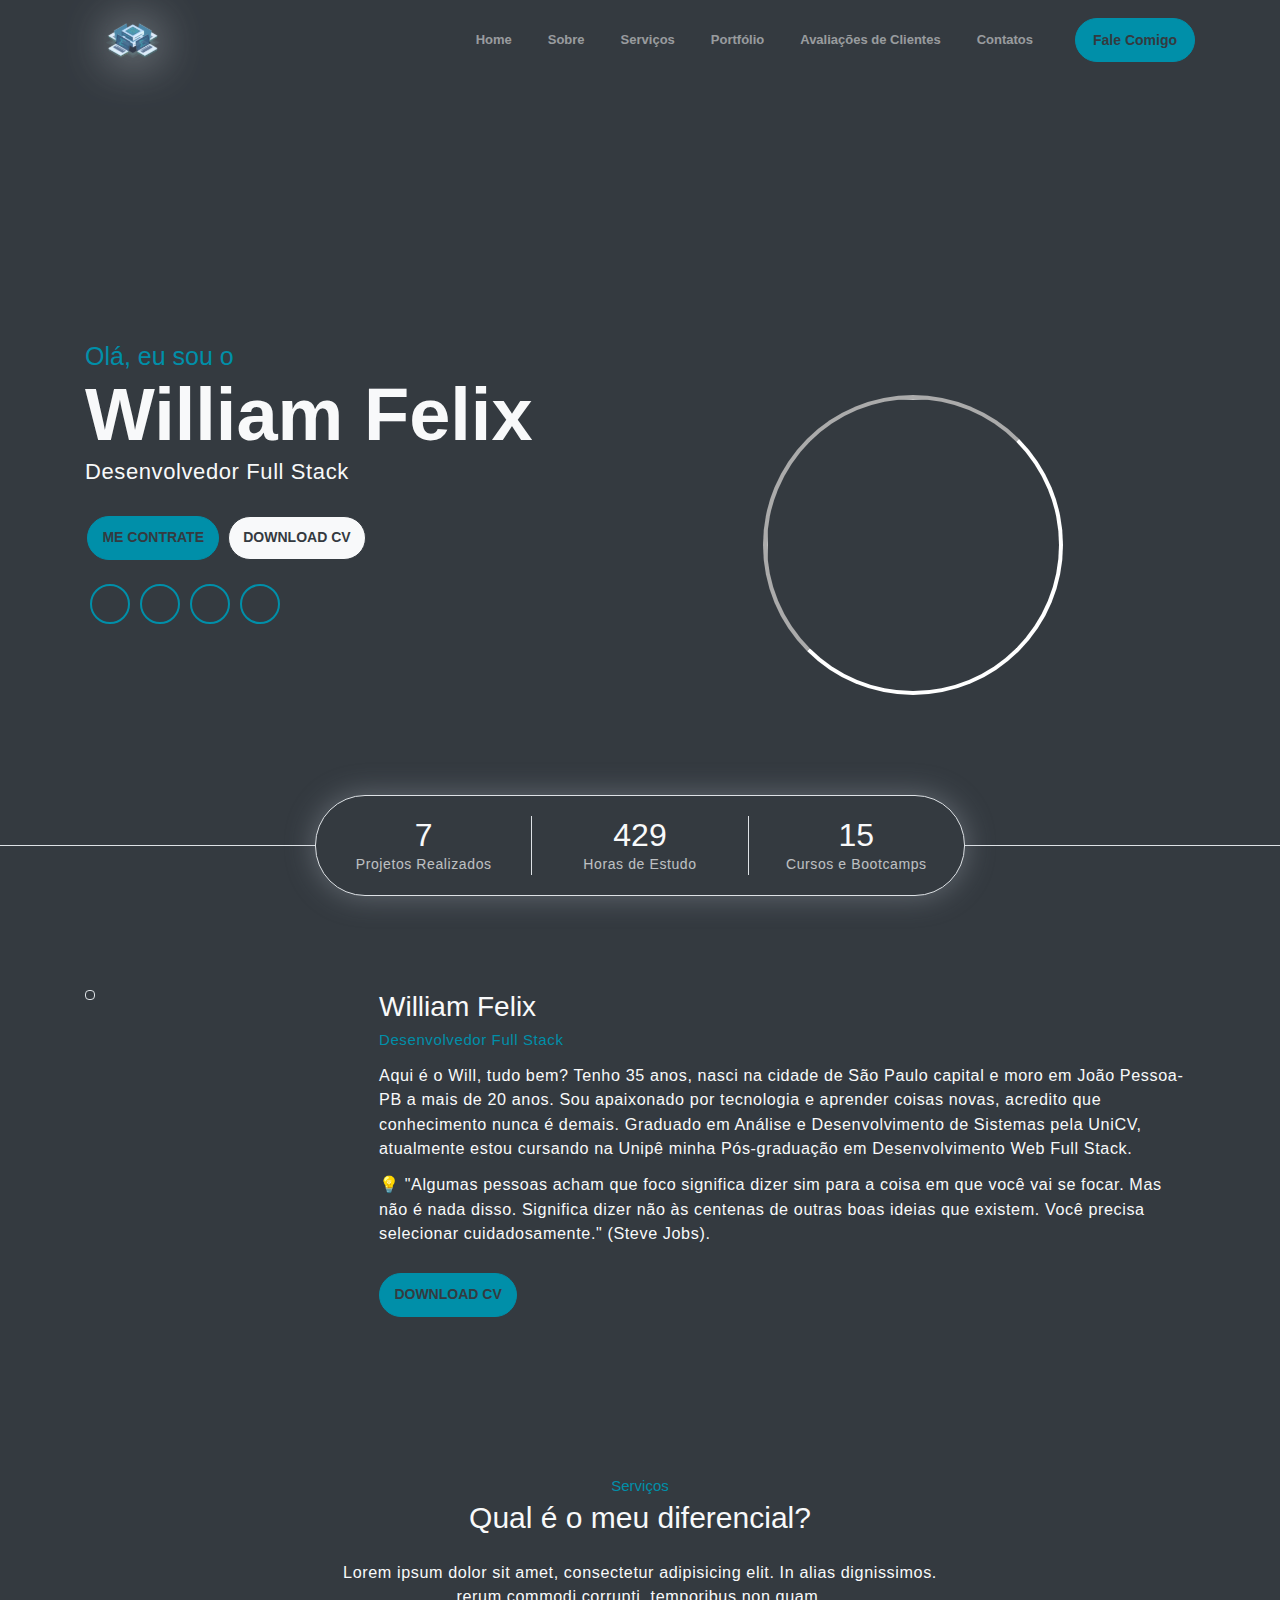
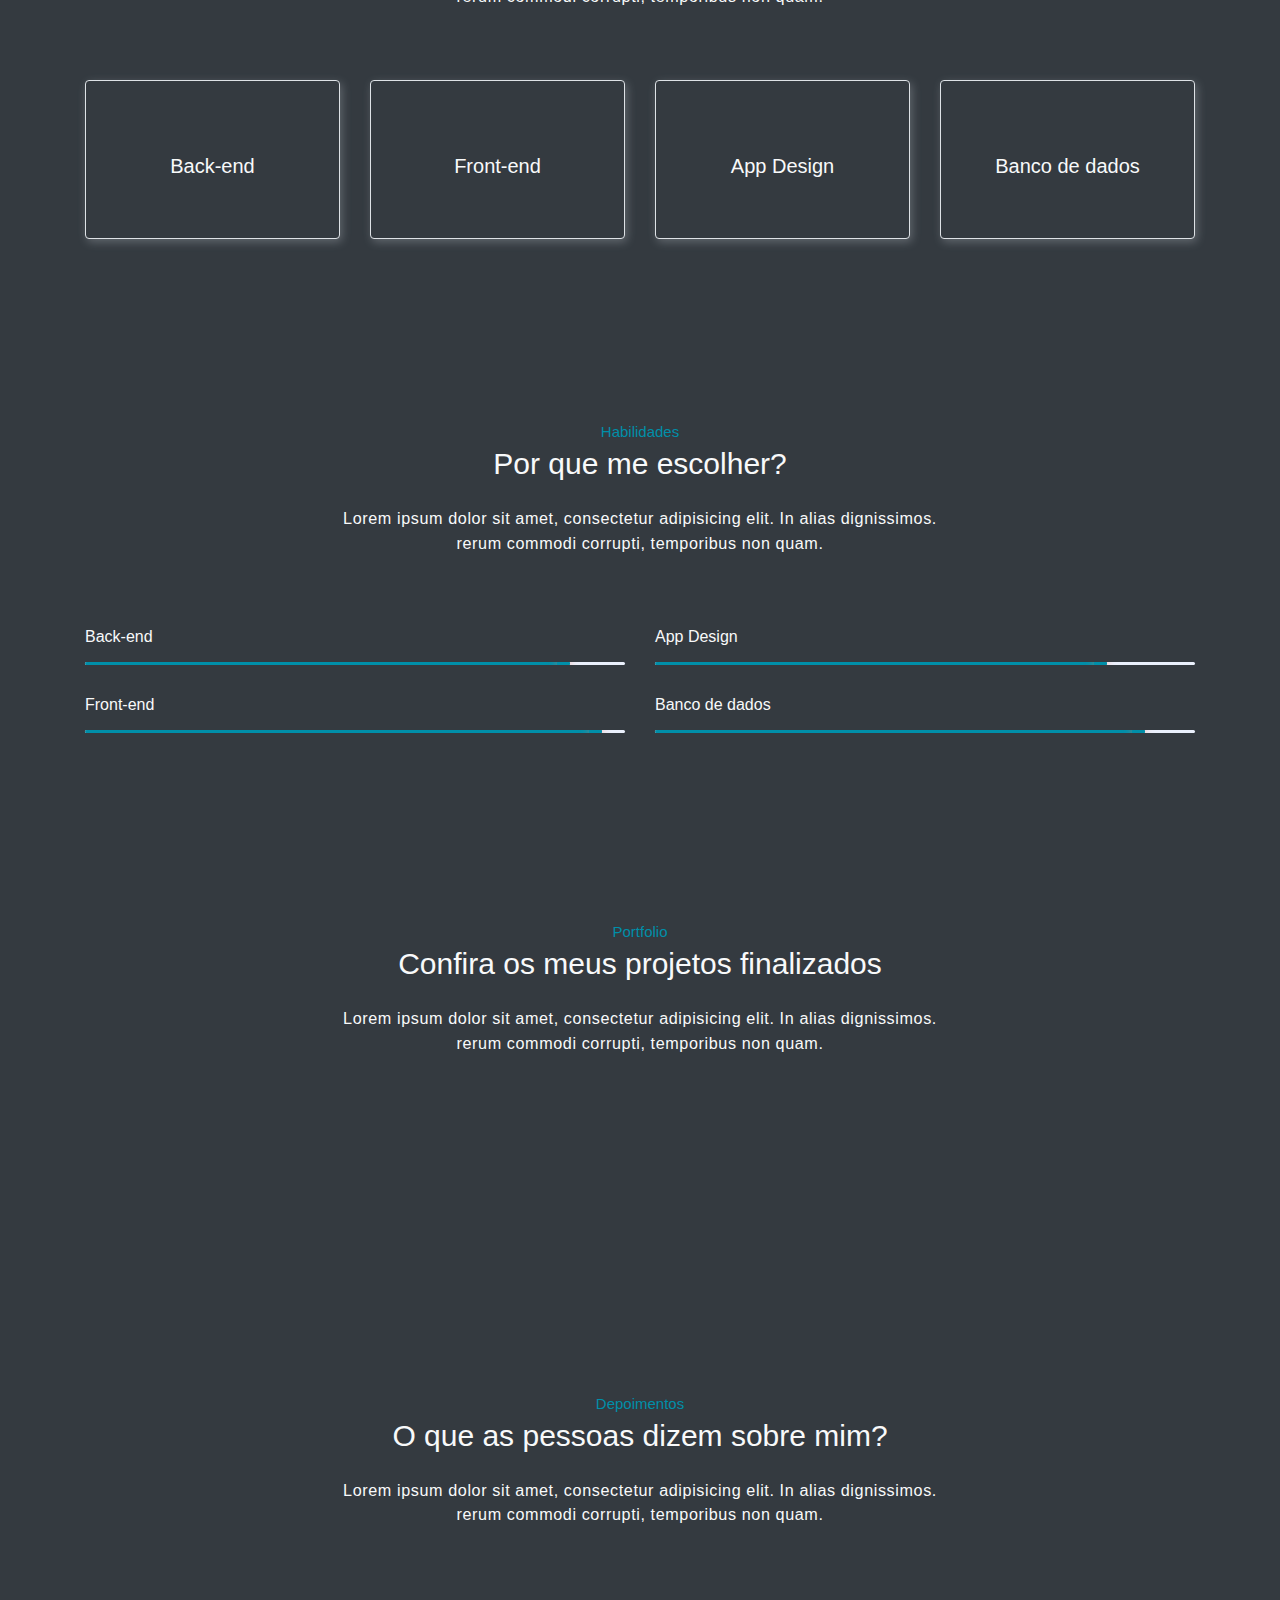
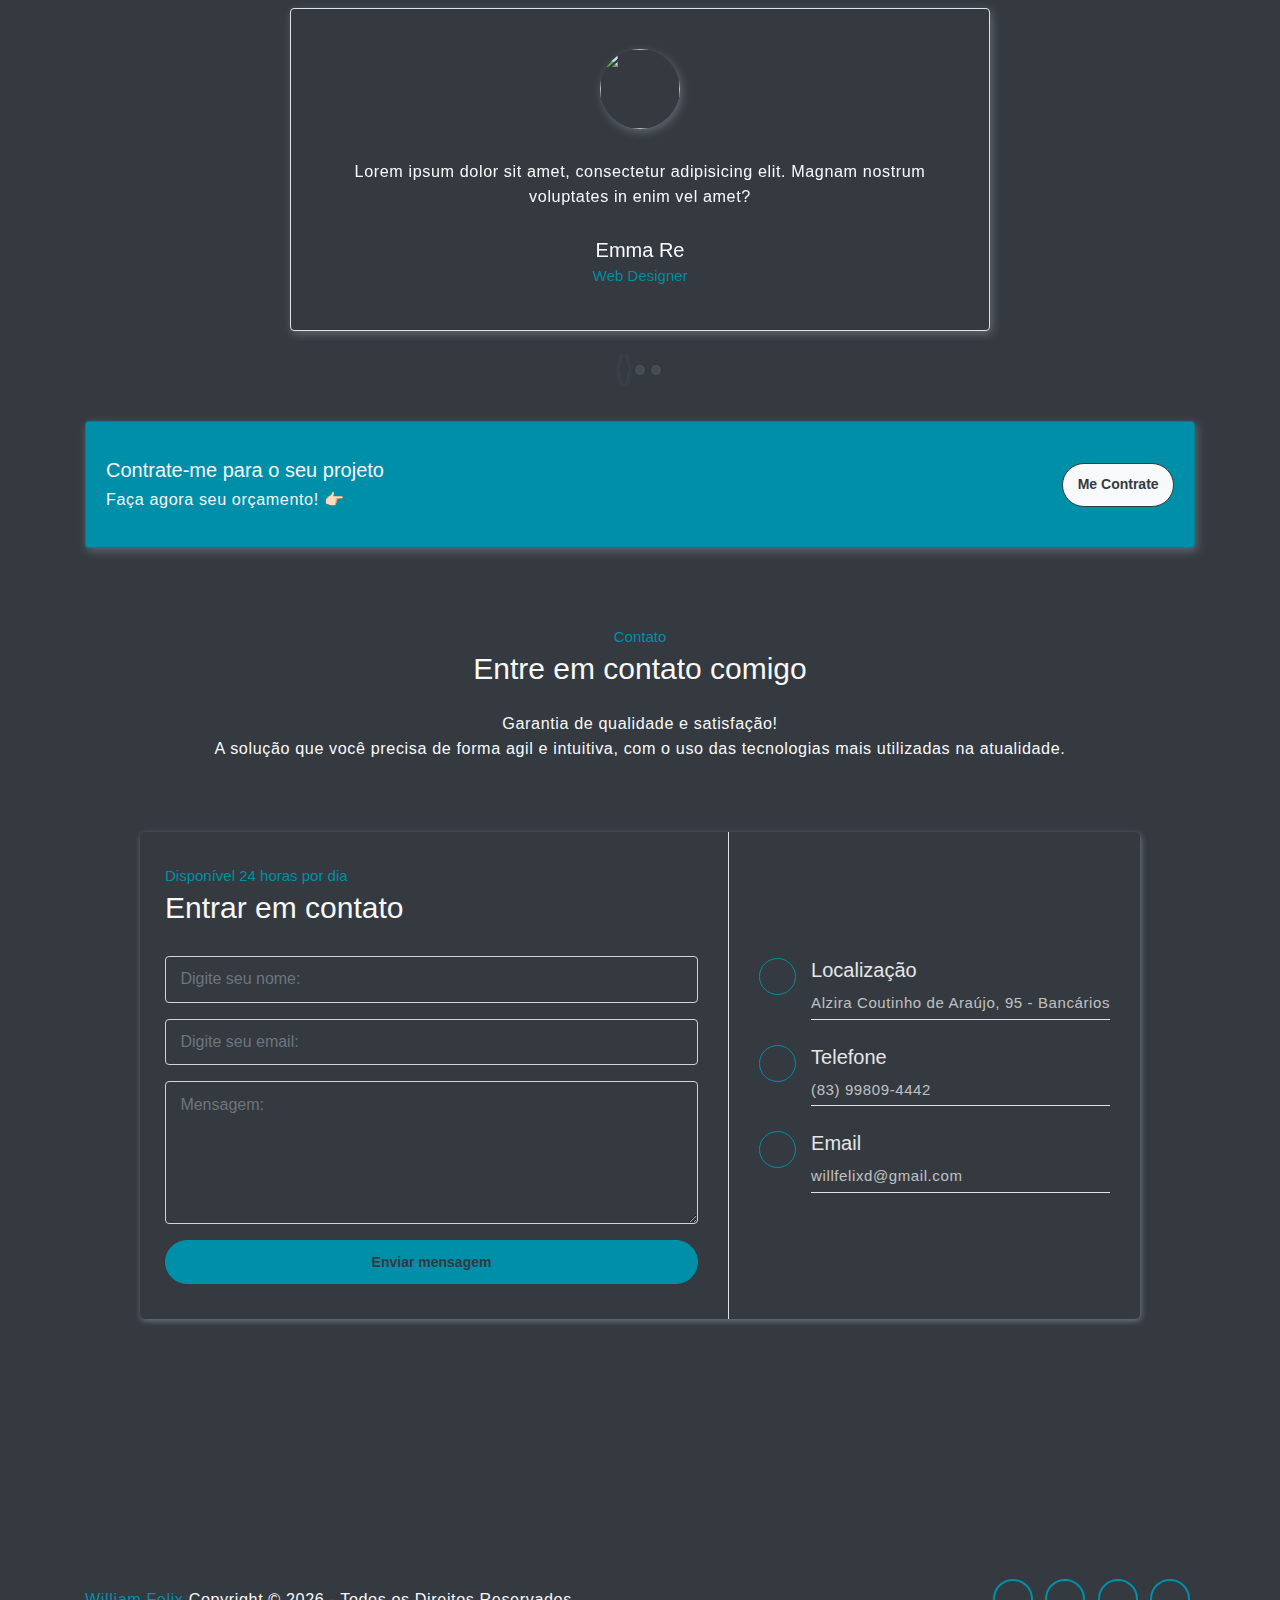
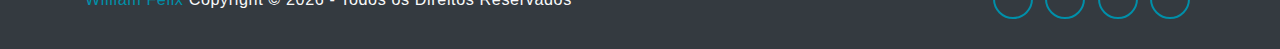
==== commit d0387dc7: "Updated contact form" ====
--- a/index.html
+++ b/index.html
@@ -6,6 +6,7 @@
     <meta name="description" content="Portifolio do William Felix">
     <meta name="author" content="William Felix">
     <title>William Felix | Portifolio</title>
+    <link rel="icon" type="image/png" href="assets/imgs/icon.png">
     <!-- font icons -->
     <link rel="stylesheet" href="assets/vendors/themify-icons/css/themify-icons.css">
     <!-- Bootstrap + Steller main styles -->
@@ -65,9 +66,9 @@
 
                 <div class="socials mt-4">
                     <a class="social-item" href="https://www.facebook.com/profile.php?id=100007890798673" target="_blank"><i class="ti-facebook"></i></a>
-                    <a class="social-item" href="https://linkedin.com/in/william-felix-souza" target="_blank"><i class="ti-link"></i></a>
+                    <a class="social-item" href="https://linkedin.com/in/william-felix-souza" target="_blank"><i class="ti-linkedin"></i></a>
                     <a class="social-item" href="https://github.com/willfelixd" target="_blank"><i class="ti-github"></i></a>
-                    <a class="social-item" href="https://www.instagram.com/willfelixd/" target="_blank"><i class="ti-mobile"></i></a>
+                    <a class="social-item" href="https://www.instagram.com/willfelixd/" target="_blank"><i class="ti-instagram"></i></a>
                 </div>
             </div>              
             <div class="img-holder">
@@ -122,8 +123,8 @@
                 <div class="col-sm-6 col-md-3 mb-4">
                     <div class="custom-card card border">
                         <div class="card-body">
-                            <i class="icon ti-crown"></i>
-                            <h5>UI/UX Design</h5>
+                            <i class="icon ti-settings"></i>
+                            <h5>Back-end</h5>
                         </div>
                     </div>
                 </div>
@@ -131,14 +132,14 @@
                     <div class="custom-card card border">
                         <div class="card-body">
                             <i class="icon ti-desktop"></i>
-                            <h5>Web Design</h5>
+                            <h5>Front-end</h5>
                         </div>
                     </div>
                 </div>
                 <div class="col-sm-6 col-md-3 mb-4">
                     <div class="custom-card card border">
                         <div class="card-body">
-                            <i class="icon ti-mobile"></i>
+                            <i class="icon ti-android"></i>
                             <h5>App Design</h5>
                         </div>
                     </div>
@@ -146,8 +147,8 @@
                 <div class="col-sm-6 col-md-3 mb-4">
                     <div class="custom-card card border">
                         <div class="card-body">
-                            <i class="icon ti-bar-chart"></i>
-                            <h5>SEO</h5>
+                            <i class="icon ti-server"></i>
+                            <h5>Banco de dados</h5>
                         </div>
                     </div>
                 </div>
@@ -165,25 +166,25 @@
 
             <div class="row text-left">
                 <div class="col-sm-6">
-                    <h6 class="mb-3">Photoshop</h6>
+                    <h6 class="mb-3">Back-end</h6>
                     <div class="progress">
                         <div class="progress-bar bg-primary" role="progressbar" style="width: 89%;" aria-valuenow="25" aria-valuemin="0" aria-valuemax="100"><span>89%</span></div>
                     </div>
                 </div>
                 <div class="col-sm-6">
-                    <h6 class="mb-3">Web Design</h6>
+                    <h6 class="mb-3">App Design</h6>
                     <div class="progress">
                         <div class="progress-bar bg-primary" role="progressbar" style="width: 83%;" aria-valuenow="25" aria-valuemin="0" aria-valuemax="100"><span>83%</span></div>
                     </div>
                 </div>
                 <div class="col-sm-6">
-                    <h6 class="mb-3">App Design</h6>
+                    <h6 class="mb-3">Front-end</h6>
                     <div class="progress">
                         <div class="progress-bar bg-primary" role="progressbar" style="width: 95%;" aria-valuenow="25" aria-valuemin="0" aria-valuemax="100"><span>95%</span></div>
                     </div>
                 </div>
                 <div class="col-sm-6">
-                    <h6 class="mb-3">SEO</h6>
+                    <h6 class="mb-3">Banco de dados</h6>
                     <div class="progress">
                         <div class="progress-bar bg-primary" role="progressbar" style="width: 90%;" aria-valuenow="25" aria-valuemin="0" aria-valuemax="100"><span>90%</span></div>
                     </div>
@@ -353,19 +354,20 @@
 
             <div class="contact text-left">
                 <div class="form">
-                    <h6 class="subtitle">Disponível 24 horas por dia, 7 dias por semana</h6>
+                    <h6 class="subtitle">Disponível 24 horas por dia</h6>
                     <h6 class="section-title mb-4">Entrar em contato</h6>
-                    <form>
+                    <form action="https://formspree.io/f/xvoenlpb" method="POST"">
                         <div class="form-group">
-                            <input type="email" class="form-control" id="exampleInputEmail1" aria-describedby="emailHelp" placeholder="Enter email" required>
+                            <input type="text" name="Nome" class="form-control" id="" placeholder="Digite seu nome:" required>
                         </div>
                         <div class="form-group">
-                            <input type="password" class="form-control" id="exampleInputPassword1" placeholder="Password" required>
+                            <input type="email" name="Email" class="form-control" id="exampleInputEmail1" aria-describedby="emailHelp" placeholder="Digite seu email:" required>
                         </div>
                         <div class="form-group">
-                            <textarea name="contact-message" id="" cols="30" rows="5" class="form-control" placeholder="Message"></textarea>
+                            <textarea name="Mensagem" id="" cols="30" rows="5" class="form-control" placeholder="Mensagem:"></textarea>
                         </div>
                         <button type="submit" class="btn btn-primary btn-block rounded w-lg">Enviar mensagem</button>
+                        <input type="hidden" name="_next" value="https://willfelixd.github.io/portfolio/index.html">
                     </form>
                 </div>
                 <div class="contact-infos">
@@ -394,7 +396,7 @@
             </div>
         </div>  
         <div id="map">
-            <iframe src="https://snazzymaps.com/embed/61257"></iframe>
+            <iframe src="https://www.google.com/maps/embed?pb=!1m14!1m12!1m3!1d3304.1741547767883!2d-34.84691322663387!3d-7.146418024885917!2m3!1f0!2f0!3f0!3m2!1i1024!2i768!4f13.1!5e1!3m2!1spt-BR!2sbr!4v1716448806324!5m2!1spt-BR!2sbr" style="border:0;" allowfullscreen="" loading="lazy" referrerpolicy="no-referrer-when-downgrade"></iframe>
         </div>      
     </section>
     <!-- End of Contact Section -->
@@ -409,9 +411,9 @@
                 <div class="col-sm-6">
                     <div class="socials">
                         <a class="social-item" href="https://www.facebook.com/profile.php?id=100007890798673" target="_blank"><i class="ti-facebook"></i></a>
-                        <a class="social-item" href="https://linkedin.com/in/william-felix-souza" target="_blank"><i class="ti-link"></i></a>
+                        <a class="social-item" href="https://linkedin.com/in/william-felix-souza" target="_blank"><i class="ti-linkedin"></i></a>
                         <a class="social-item" href="https://github.com/willfelixd" target="_blank"><i class="ti-github"></i></a>
-                        <a class="social-item" href="https://www.instagram.com/willfelixd/" target="_blank"><i class="ti-mobile"></i></a>
+                        <a class="social-item" href="https://www.instagram.com/willfelixd/" target="_blank"><i class="ti-instagram"></i></a>
                     </div>
                 </div>
             </div>
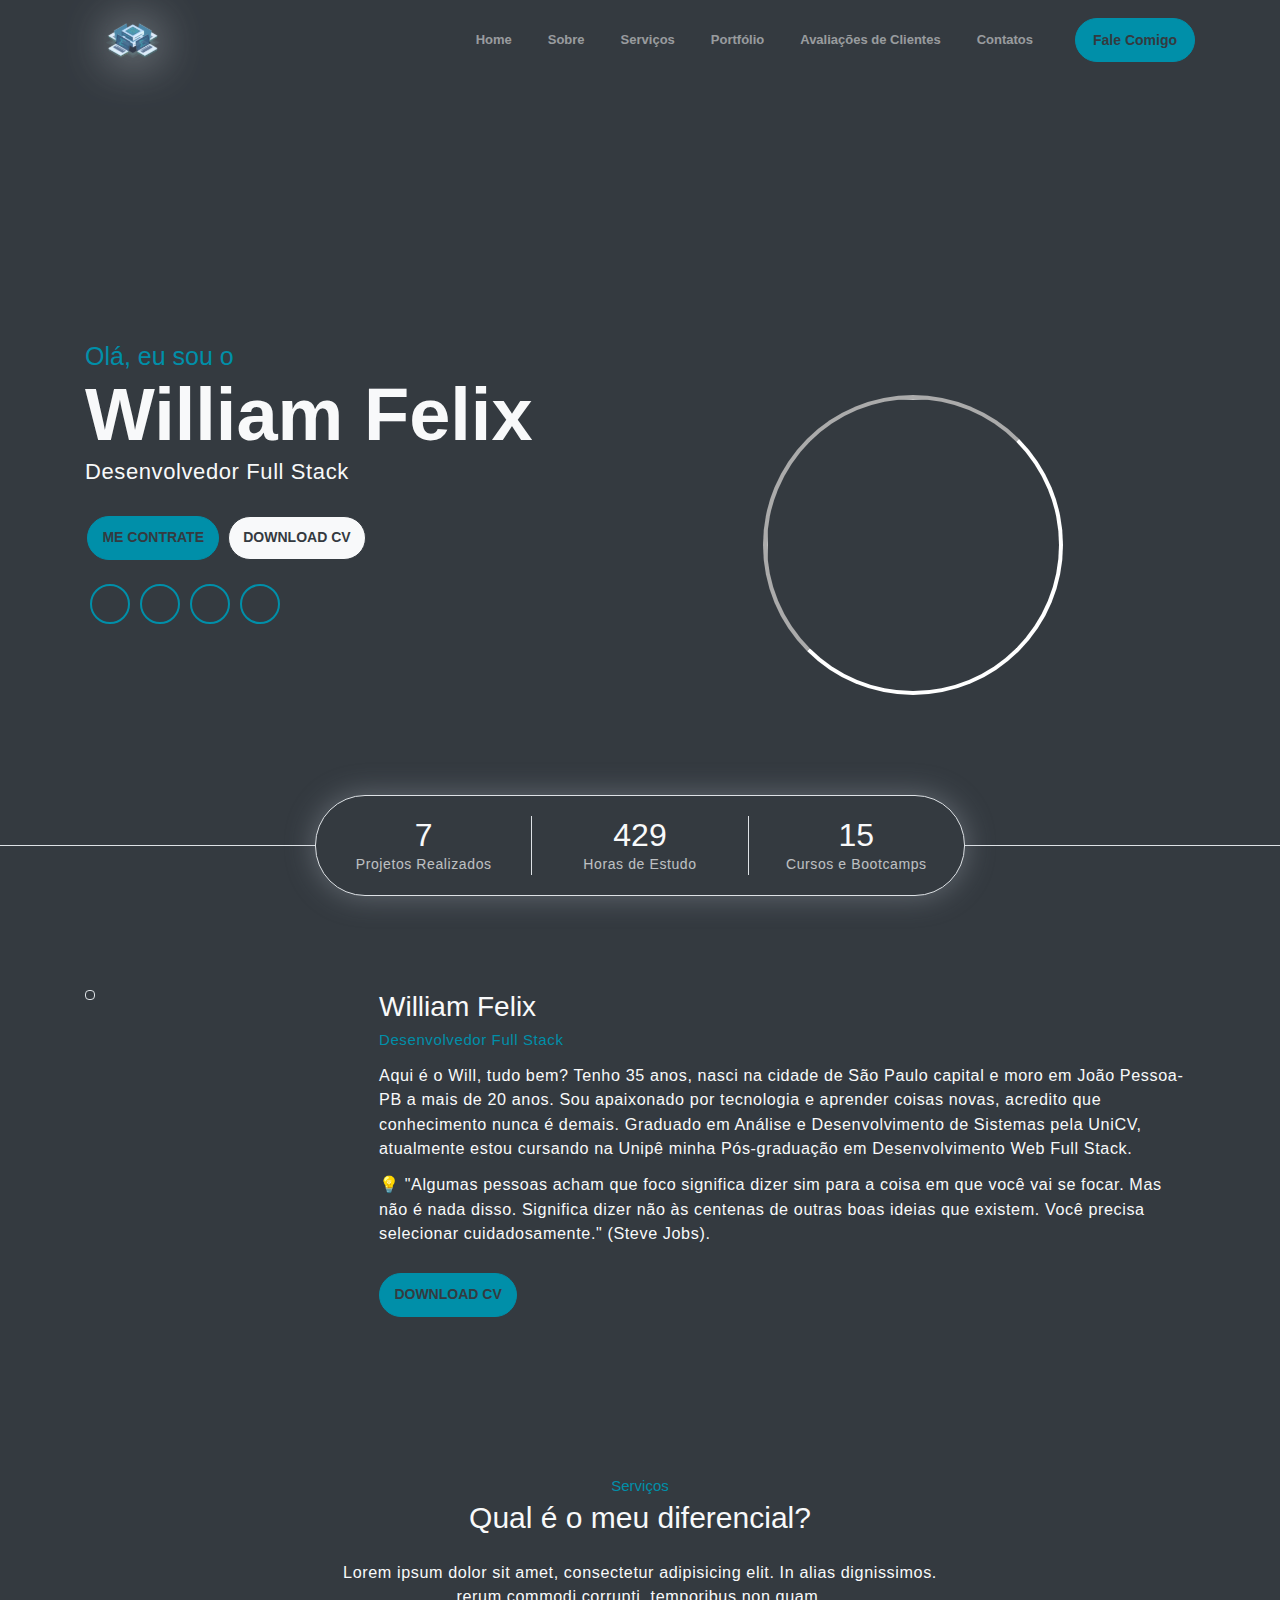
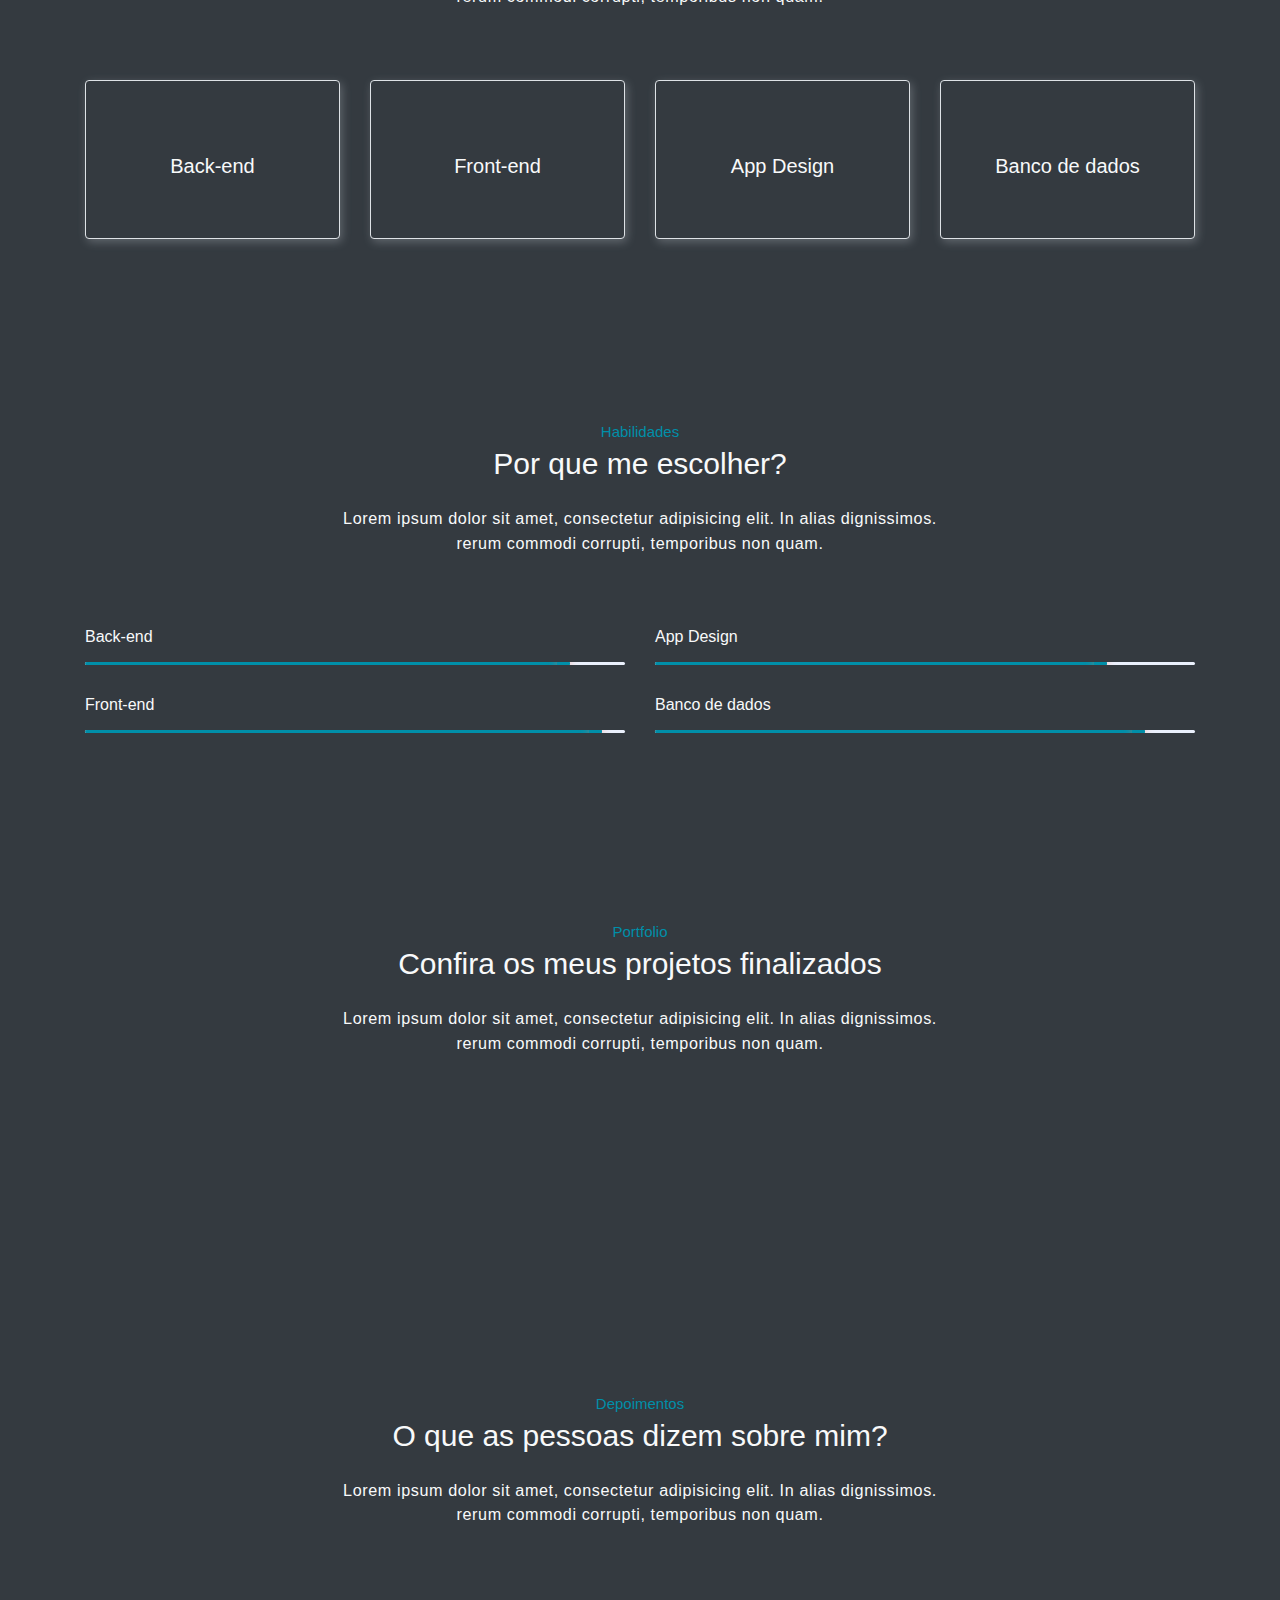
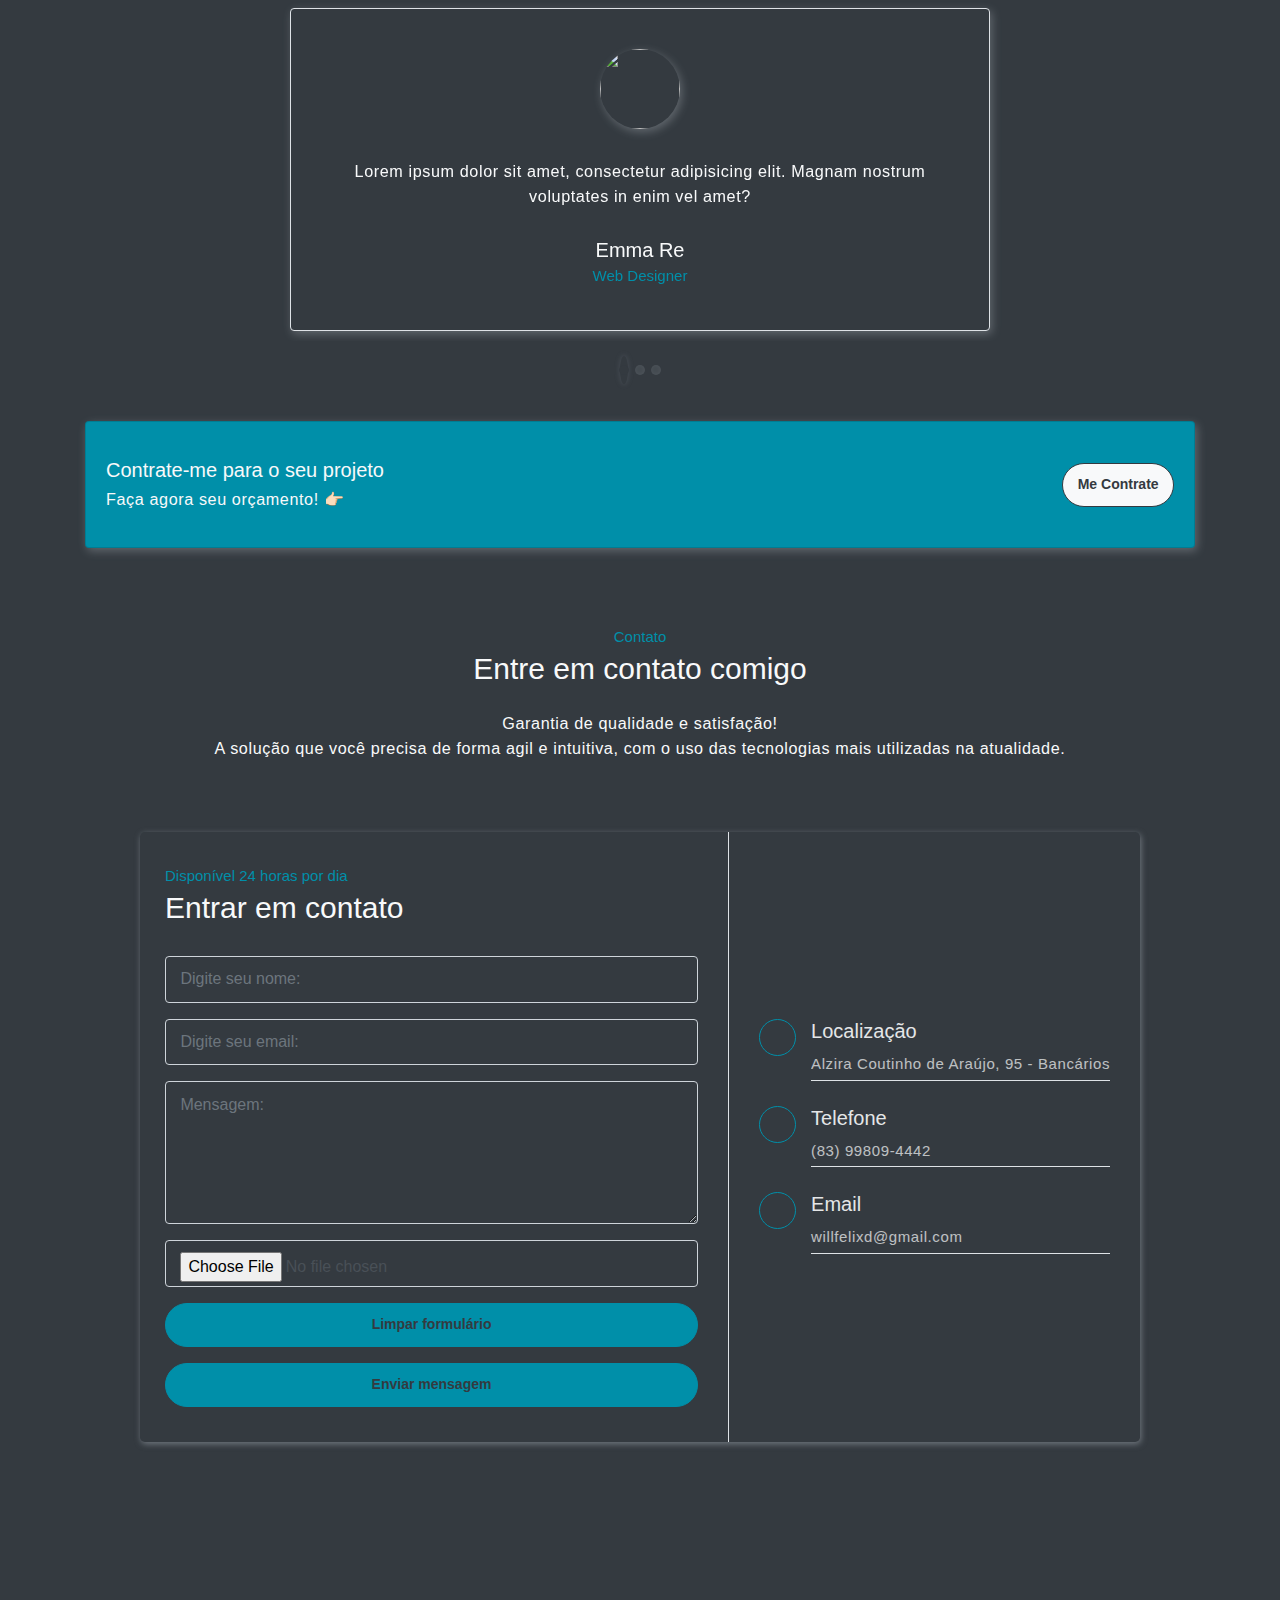
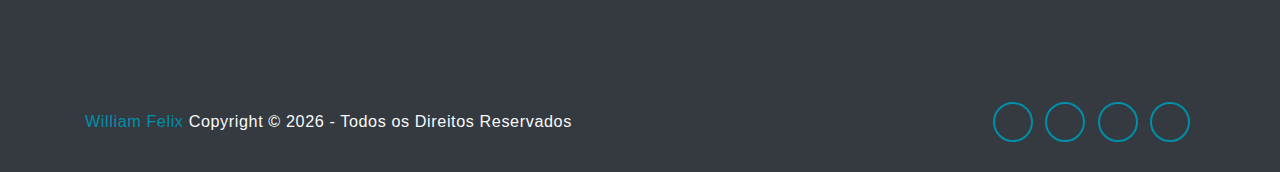
==== commit d749adb5: "Contact form file and reset" ====
--- a/index.html
+++ b/index.html
@@ -366,6 +366,12 @@
                         <div class="form-group">
                             <textarea name="Mensagem" id="" cols="30" rows="5" class="form-control" placeholder="Mensagem:"></textarea>
                         </div>
+                        <div class="form-group">
+                            <input type="file" name="Arquivo" class="form-control" id="" required>
+                        </div>
+                        <div class="form-group">
+                            <input type="reset" name="Limpar" class="btn btn-primary btn-block rounded w-lg" id="" value="Limpar formulário" required>
+                        </div>
                         <button type="submit" class="btn btn-primary btn-block rounded w-lg">Enviar mensagem</button>
                         <input type="hidden" name="_next" value="https://willfelixd.github.io/portfolio/index.html">
                     </form>
